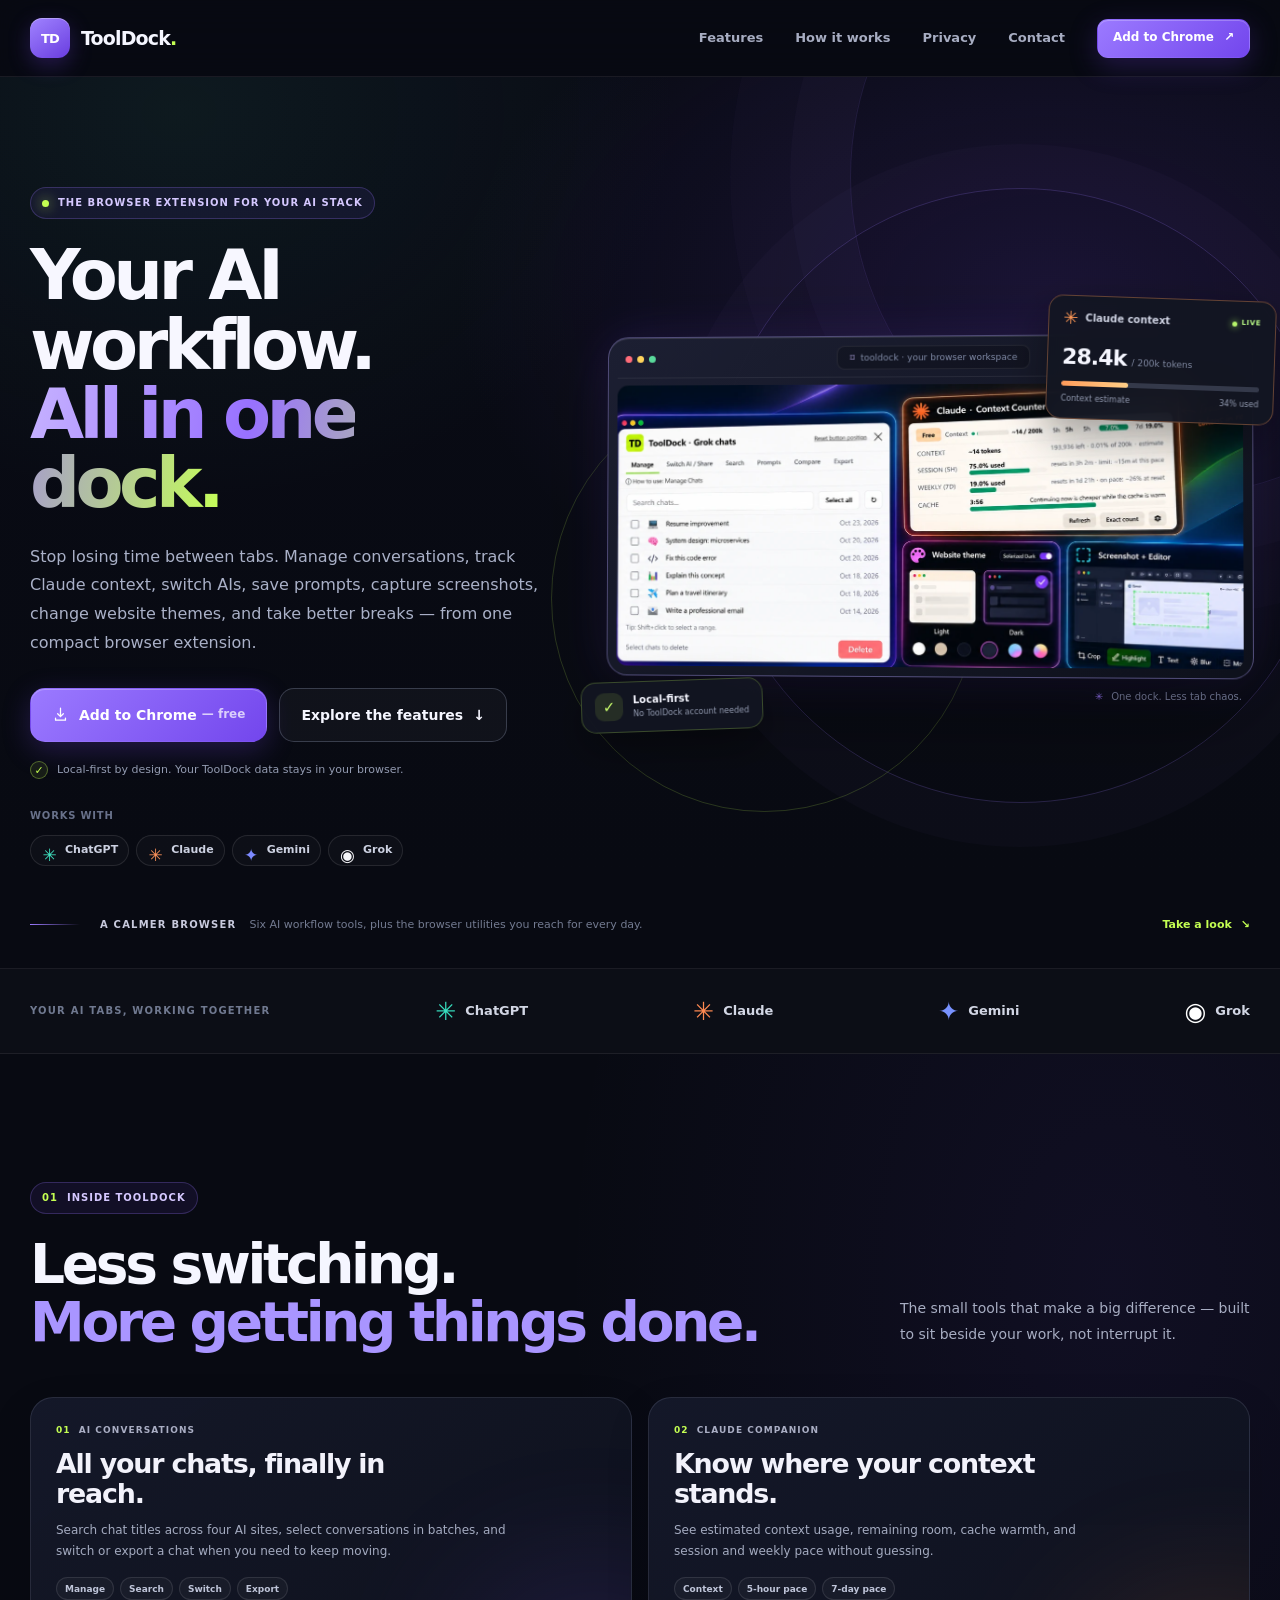
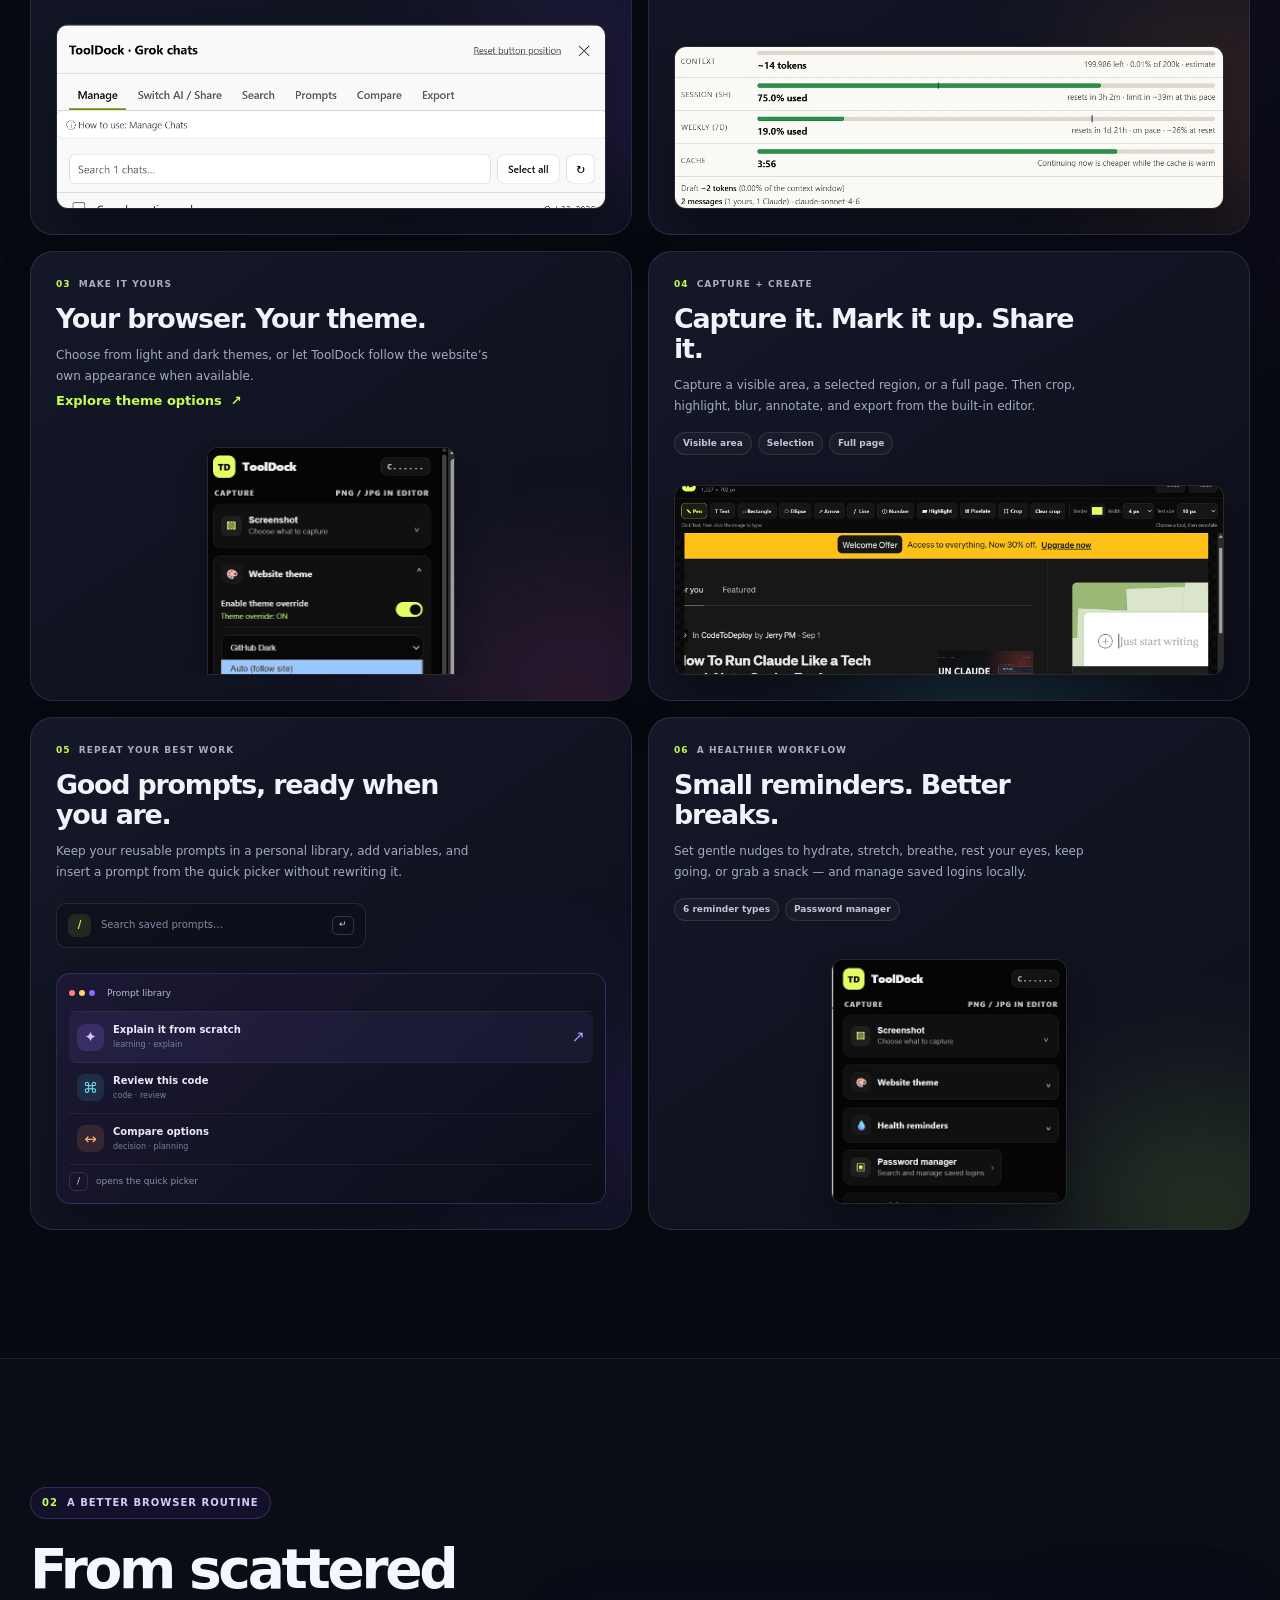
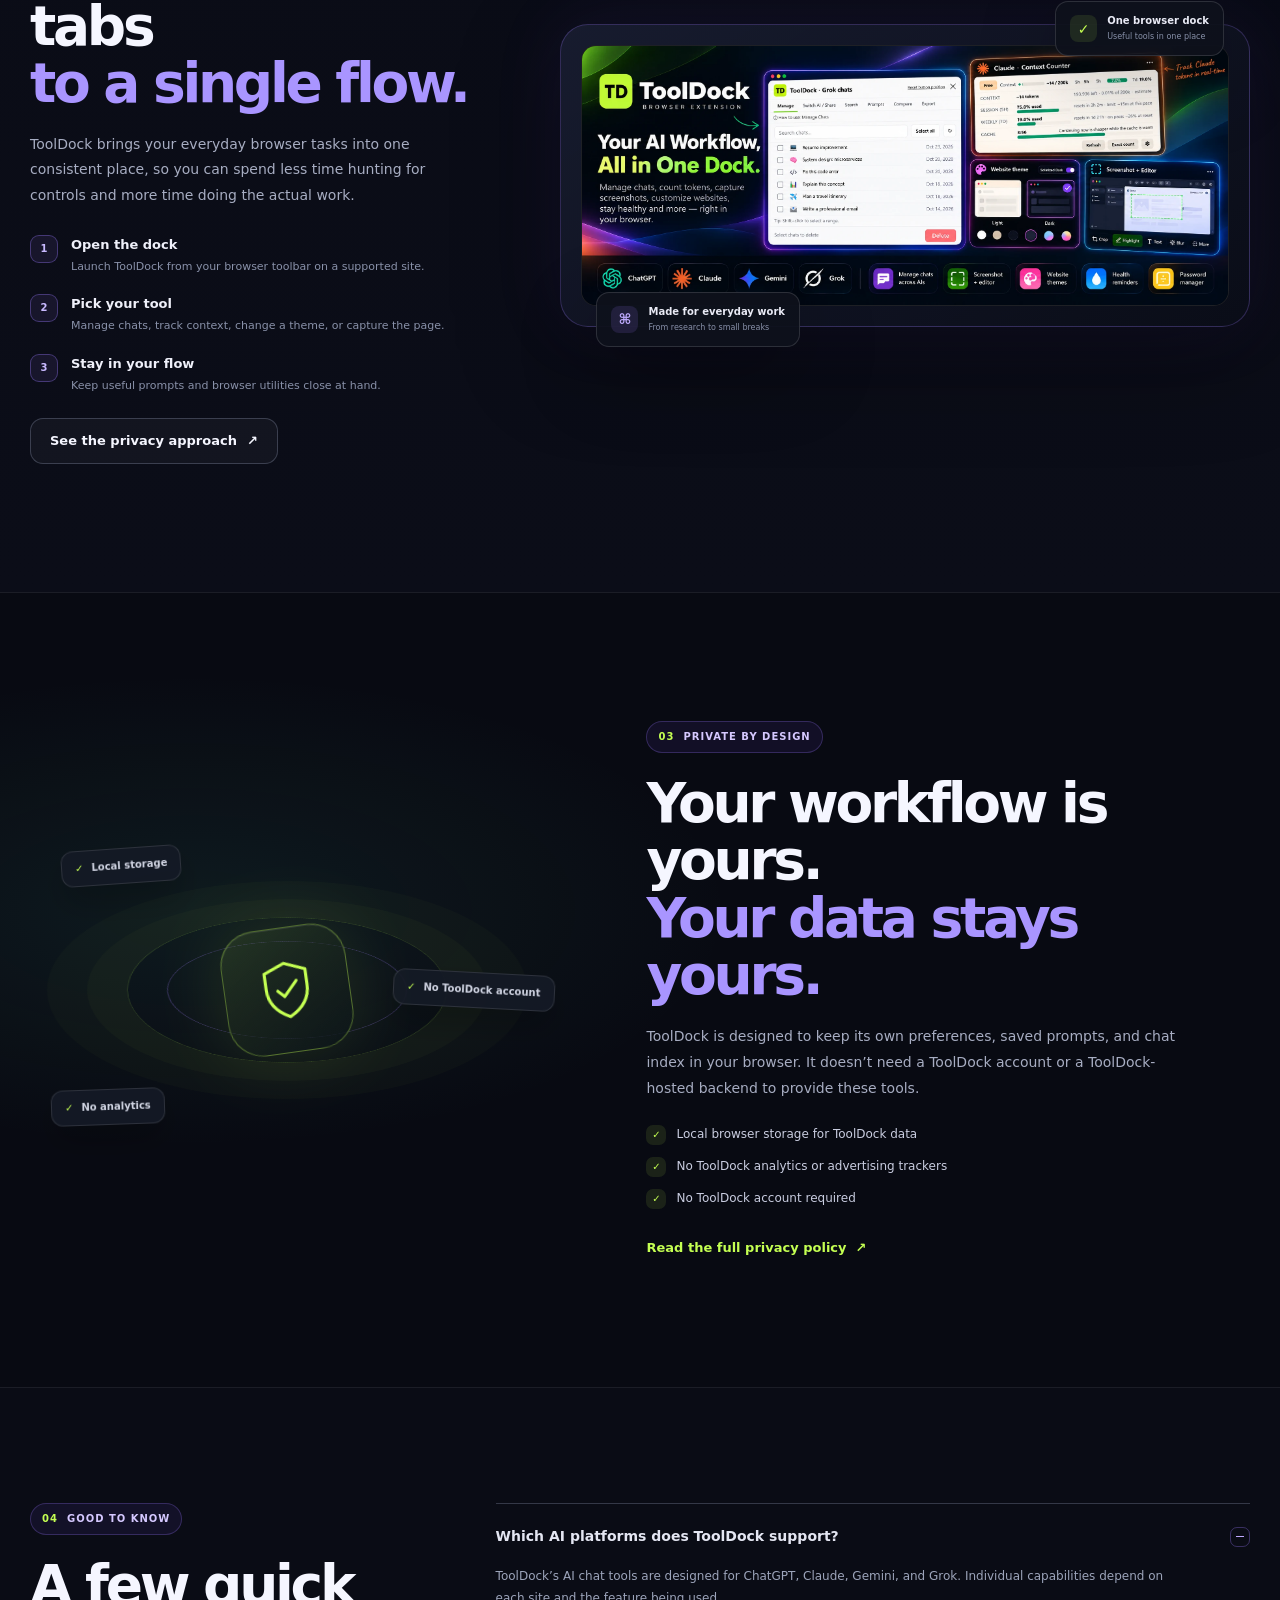
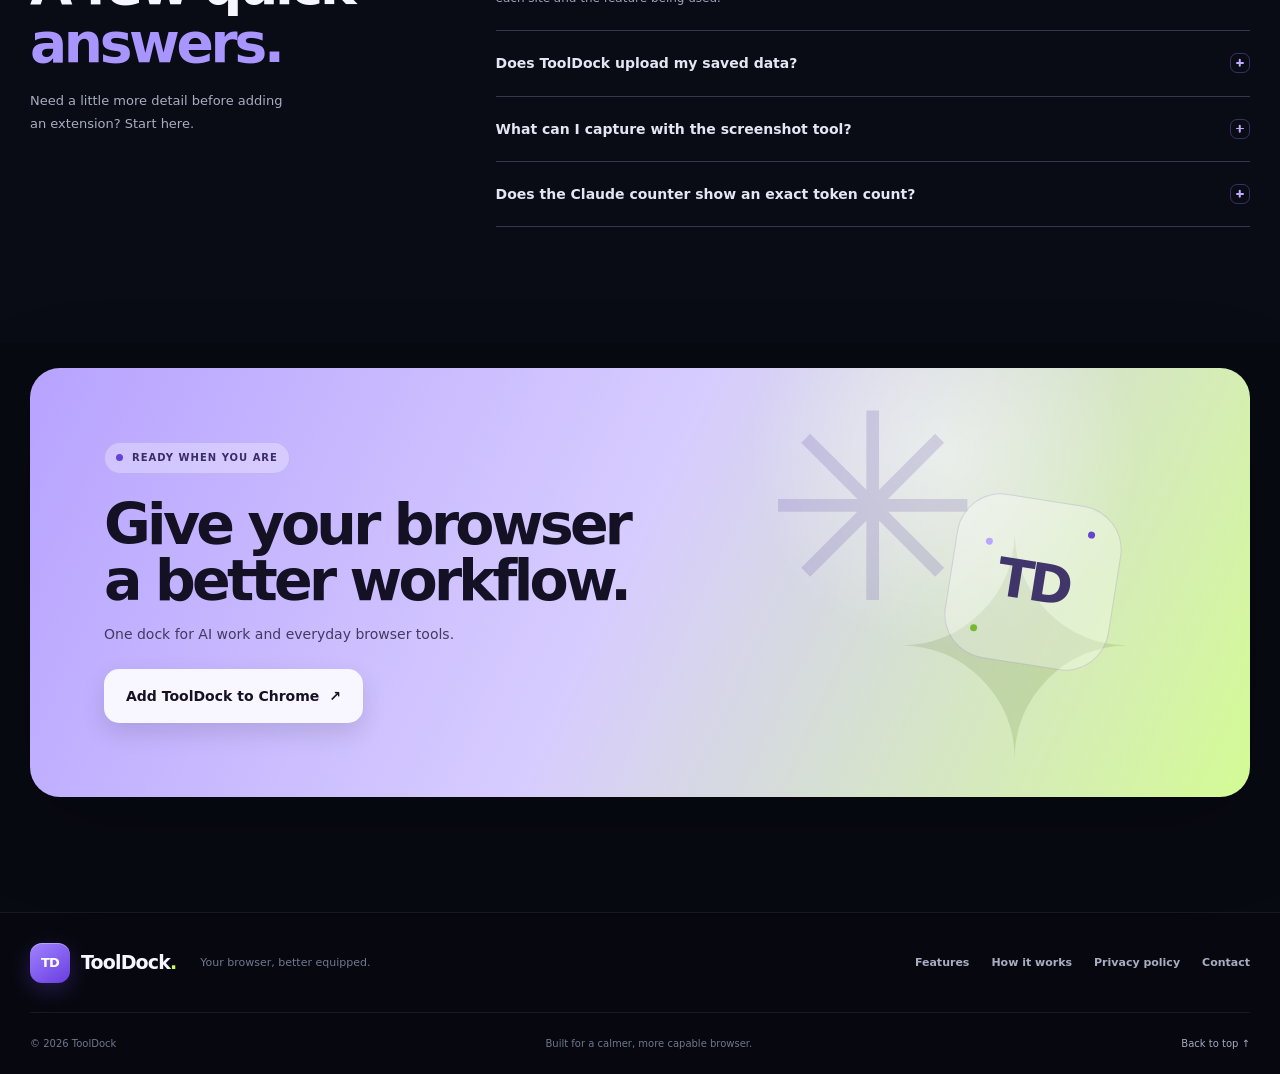
==== index.html @ dd12be5a "Again Initial commit" ====
<!doctype html>
<html lang="en">
<head>
  <meta charset="utf-8" />
  <meta name="viewport" content="width=device-width, initial-scale=1" />
  <meta name="theme-color" content="#080a12" />
  <title>ToolDock — Your AI workflow, all in one dock</title>
  <meta name="description" content="Manage chats, track Claude context, switch between AI tools, customize websites, capture screenshots, and keep healthy reminders in one privacy-first browser extension." />
  <meta property="og:title" content="ToolDock — Your AI workflow, all in one dock" />
  <meta property="og:description" content="AI chat tools, Claude context tracking, screenshot editing, themes and wellness reminders in one browser extension." />
  <meta property="og:type" content="website" />
  <link rel="icon" href="assets/favicon.svg" type="image/svg+xml" />
  <link rel="stylesheet" href="style.css" />
</head>
<body>
  <a class="skip-link" href="#main">Skip to content</a>

  <header class="site-header" id="top">
    <nav class="nav container" aria-label="Main navigation">
      <a class="brand" href="index.html" aria-label="ToolDock home">
        <span class="brand-mark" aria-hidden="true">TD</span>
        <span class="brand-name">ToolDock<span class="brand-dot">.</span></span>
      </a>

      <div class="nav-links" id="nav-links">
        <a href="#features">Features</a>
        <a href="#how-it-works">How it works</a>
        <a href="#privacy">Privacy</a>
        <a href="mailto:chetanjha222@gmail.com">Contact</a>
        <a class="button button-small button-primary" href="https://chrome.google.com/webstore" target="_blank" rel="noopener noreferrer">Add to Chrome <span aria-hidden="true">↗</span></a>
      </div>

      <button class="menu-toggle" type="button" aria-label="Open navigation menu" aria-expanded="false" aria-controls="mobile-menu">
        <span></span><span></span>
      </button>
    </nav>
    <div class="mobile-menu" id="mobile-menu" hidden>
      <a href="#features">Features</a>
      <a href="#how-it-works">How it works</a>
      <a href="#privacy">Privacy</a>
      <a href="mailto:chetanjha222@gmail.com">Contact</a>
      <a class="button button-primary" href="https://chrome.google.com/webstore" target="_blank" rel="noopener noreferrer">Add to Chrome <span aria-hidden="true">↗</span></a>
    </div>
  </header>

  <main id="main">
    <section class="hero section-wrap" aria-labelledby="hero-title">
      <div class="hero-grid container">
        <div class="hero-copy">
          <div class="eyebrow"><span class="status-dot"></span> The browser extension for your AI stack</div>
          <h1 id="hero-title">Your AI workflow.<br /><span>All in one dock.</span></h1>
          <p class="hero-description">Stop losing time between tabs. Manage conversations, track Claude context, switch AIs, save prompts, capture screenshots, change website themes, and take better breaks — from one compact browser extension.</p>

          <div class="hero-actions">
            <a class="button button-primary button-large" href="https://chrome.google.com/webstore" target="_blank" rel="noopener noreferrer">
              <svg viewBox="0 0 24 24" aria-hidden="true"><path d="M12 3v12m0 0 4-4m-4 4-4-4M5 17v3h14v-3" /></svg>
              Add to Chrome <span class="button-note">— free</span>
            </a>
            <a class="button button-secondary button-large" href="#features">Explore the features <span aria-hidden="true">↓</span></a>
          </div>

          <div class="hero-footnote">
            <span class="privacy-check" aria-hidden="true">✓</span>
            <span>Local-first by design. Your ToolDock data stays in your browser.</span>
          </div>

          <div class="platforms" aria-label="Supported AI platforms">
            <span class="platform-label">Works with</span>
            <span class="platform-pill"><span class="provider-icon provider-chatgpt">✳</span> ChatGPT</span>
            <span class="platform-pill"><span class="provider-icon provider-claude">✳</span> Claude</span>
            <span class="platform-pill"><span class="provider-icon provider-gemini">✦</span> Gemini</span>
            <span class="platform-pill"><span class="provider-icon provider-grok">◉</span> Grok</span>
          </div>
        </div>

        <div class="hero-visual" aria-label="ToolDock feature preview">
          <div class="hero-orbit orbit-one"></div>
          <div class="hero-orbit orbit-two"></div>
          <div class="hero-image-shell">
            <div class="window-toolbar" aria-hidden="true">
              <span class="window-dot dot-red"></span><span class="window-dot dot-yellow"></span><span class="window-dot dot-green"></span>
              <span class="window-address"><span class="address-lock">⌑</span> tooldock · your browser workspace</span>
              <span class="toolbar-more">•••</span>
            </div>
            <img src="assets/hero-product.webp" alt="ToolDock preview showing chat management, Claude token tracking, website themes, and screenshot editing" fetchpriority="high" />
          </div>
          <div class="floating-card counter-float">
            <div class="float-topline"><span class="claude-mini-mark">✳</span><span>Claude context</span><span class="live-label"><i></i> LIVE</span></div>
            <div class="counter-numbers"><strong>28.4k</strong><span>/ 200k tokens</span></div>
            <div class="progress-track"><span style="width:34%"></span></div>
            <div class="float-foot"><span>Context estimate</span><span>34% used</span></div>
          </div>
          <div class="floating-card privacy-float">
            <span class="privacy-float-icon">✓</span><span><strong>Local-first</strong><small>No ToolDock account needed</small></span>
          </div>
          <div class="visual-caption"><span class="caption-sparkle">✳</span> One dock. Less tab chaos.</div>
        </div>
      </div>

      <div class="hero-bottom container">
        <div class="hero-bottom-rule"></div>
        <div class="hero-bottom-copy"><span class="micro-label">A calmer browser</span><span>Six AI workflow tools, plus the browser utilities you reach for every day.</span></div>
        <a href="#features" class="text-link">Take a look <span aria-hidden="true">↘</span></a>
      </div>
    </section>

    <section class="platform-band" aria-label="ToolDock supports four AI platforms">
      <div class="container platform-band-inner">
        <span class="platform-band-label">Your AI tabs, working together</span>
        <span class="platform-wordmark"><span class="brand-symbol symbol-chatgpt">✳</span> ChatGPT</span>
        <span class="platform-wordmark"><span class="brand-symbol symbol-claude">✳</span> Claude</span>
        <span class="platform-wordmark"><span class="brand-symbol symbol-gemini">✦</span> Gemini</span>
        <span class="platform-wordmark"><span class="brand-symbol symbol-grok">◉</span> Grok</span>
      </div>
    </section>

    <section class="features section-wrap" id="features" aria-labelledby="features-title">
      <div class="container">
        <div class="section-heading-row">
          <div>
            <div class="eyebrow"><span class="eyebrow-mark">01</span> Inside ToolDock</div>
            <h2 id="features-title">Less switching.<br /><span>More getting things done.</span></h2>
          </div>
          <p class="section-intro">The small tools that make a big difference — built to sit beside your work, not interrupt it.</p>
        </div>

        <div class="feature-grid">
          <article class="feature-card feature-card-chat">
            <div class="feature-card-copy">
              <div class="feature-kicker"><span class="feature-number">01</span> AI conversations</div>
              <h3>All your chats, finally in reach.</h3>
              <p>Search chat titles across four AI sites, select conversations in batches, and switch or export a chat when you need to keep moving.</p>
              <div class="mini-tag-row"><span>Manage</span><span>Search</span><span>Switch</span><span>Export</span></div>
            </div>
            <div class="feature-image image-manage">
              <img src="assets/manage-chats.webp" alt="ToolDock Manage Chats interface with search, chat list, selection, and delete controls" loading="lazy" />
            </div>
            <span class="card-glow glow-purple" aria-hidden="true"></span>
          </article>

          <article class="feature-card feature-card-counter">
            <div class="feature-card-copy">
              <div class="feature-kicker"><span class="feature-number">02</span> Claude companion</div>
              <h3>Know where your context stands.</h3>
              <p>See estimated context usage, remaining room, cache warmth, and session and weekly pace without guessing.</p>
              <div class="mini-tag-row"><span>Context</span><span>5-hour pace</span><span>7-day pace</span></div>
            </div>
            <div class="feature-image image-counter">
              <img src="assets/claude-token-counter.webp" alt="Claude token counter showing context usage, session and weekly usage, cache duration, and controls" loading="lazy" />
            </div>
            <span class="card-glow glow-orange" aria-hidden="true"></span>
          </article>

          <article class="feature-card feature-card-theme" id="theme-detail">
            <div class="feature-card-copy">
              <div class="feature-kicker"><span class="feature-number">03</span> Make it yours</div>
              <h3>Your browser. Your theme.</h3>
              <p>Choose from light and dark themes, or let ToolDock follow the website’s own appearance when available.</p>
              <a class="inline-link" href="#theme-detail">Explore theme options <span aria-hidden="true">↗</span></a>
            </div>
            <div class="feature-image image-theme">
              <img src="assets/theme-selector.webp" alt="ToolDock theme selector with automatic, dark, and light theme choices" loading="lazy" />
            </div>
            <span class="card-glow glow-pink" aria-hidden="true"></span>
          </article>

          <article class="feature-card feature-card-editor">
            <div class="feature-card-copy">
              <div class="feature-kicker"><span class="feature-number">04</span> Capture + create</div>
              <h3>Capture it. Mark it up. Share it.</h3>
              <p>Capture a visible area, a selected region, or a full page. Then crop, highlight, blur, annotate, and export from the built-in editor.</p>
              <div class="mini-tag-row"><span>Visible area</span><span>Selection</span><span>Full page</span></div>
            </div>
            <div class="feature-image image-editor">
              <img src="assets/screenshot-editor.webp" alt="ToolDock image editor showing annotation, highlight, text, blur, crop, and download tools" loading="lazy" />
            </div>
            <span class="card-glow glow-cyan" aria-hidden="true"></span>
          </article>

          <article class="feature-card feature-card-prompts">
            <div class="feature-card-copy">
              <div class="feature-kicker"><span class="feature-number">05</span> Repeat your best work</div>
              <h3>Good prompts, ready when you are.</h3>
              <p>Keep your reusable prompts in a personal library, add variables, and insert a prompt from the quick picker without rewriting it.</p>
              <div class="prompt-demo"><span class="prompt-slash">/</span><span>Search saved prompts…</span><kbd>↵</kbd></div>
            </div>
            <div class="feature-visual-mock prompt-stack" aria-label="Illustration of saved prompt cards">
              <div class="mock-window-top"><span></span><span></span><span></span><small>Prompt library</small></div>
              <div class="prompt-row active"><span class="prompt-row-icon">✦</span><span><b>Explain it from scratch</b><small>learning · explain</small></span><span class="row-arrow">↗</span></div>
              <div class="prompt-row"><span class="prompt-row-icon prompt-row-blue">⌘</span><span><b>Review this code</b><small>code · review</small></span></div>
              <div class="prompt-row"><span class="prompt-row-icon prompt-row-orange">↔</span><span><b>Compare options</b><small>decision · planning</small></span></div>
              <div class="mock-footer"><span class="mock-key">/</span> opens the quick picker</div>
            </div>
            <span class="card-glow glow-violet" aria-hidden="true"></span>
          </article>

          <article class="feature-card feature-card-wellness">
            <div class="feature-card-copy">
              <div class="feature-kicker"><span class="feature-number">06</span> A healthier workflow</div>
              <h3>Small reminders. Better breaks.</h3>
              <p>Set gentle nudges to hydrate, stretch, breathe, rest your eyes, keep going, or grab a snack — and manage saved logins locally.</p>
              <div class="mini-tag-row"><span>6 reminder types</span><span>Password manager</span></div>
            </div>
            <div class="feature-image image-wellness">
              <img src="assets/extension-panel.webp" alt="ToolDock extension panel with health reminders, website themes, and password manager sections" loading="lazy" />
            </div>
            <span class="card-glow glow-lime" aria-hidden="true"></span>
          </article>
        </div>
      </div>
    </section>

    <section class="workflow-section section-wrap" id="how-it-works" aria-labelledby="workflow-title">
      <div class="container workflow-layout">
        <div class="workflow-copy">
          <div class="eyebrow"><span class="eyebrow-mark">02</span> A better browser routine</div>
          <h2 id="workflow-title">From scattered tabs<br /><span>to a single flow.</span></h2>
          <p>ToolDock brings your everyday browser tasks into one consistent place, so you can spend less time hunting for controls and more time doing the actual work.</p>
          <div class="workflow-steps">
            <div class="workflow-step"><span class="step-index">1</span><div><h3>Open the dock</h3><p>Launch ToolDock from your browser toolbar on a supported site.</p></div></div>
            <div class="workflow-step"><span class="step-index">2</span><div><h3>Pick your tool</h3><p>Manage chats, track context, change a theme, or capture the page.</p></div></div>
            <div class="workflow-step"><span class="step-index">3</span><div><h3>Stay in your flow</h3><p>Keep useful prompts and browser utilities close at hand.</p></div></div>
          </div>
          <a href="#privacy" class="button button-secondary">See the privacy approach <span aria-hidden="true">↗</span></a>
        </div>
        <div class="workflow-visual">
          <div class="workflow-image-frame">
            <img src="assets/feature-marquee.webp" alt="ToolDock all-in-one overview featuring Manage Chats, Claude Context Counter, theme controls, screenshot editor, and supported AI sites" loading="lazy" />
          </div>
          <div class="workflow-note note-top"><span class="note-icon note-icon-green">✓</span><span><strong>One browser dock</strong><small>Useful tools in one place</small></span></div>
          <div class="workflow-note note-bottom"><span class="note-icon note-icon-purple">⌘</span><span><strong>Made for everyday work</strong><small>From research to small breaks</small></span></div>
        </div>
      </div>
    </section>

    <section class="privacy-section section-wrap" id="privacy" aria-labelledby="privacy-title">
      <div class="container privacy-layout">
        <div class="privacy-art" aria-hidden="true">
          <div class="privacy-orbit privacy-orbit-a"></div><div class="privacy-orbit privacy-orbit-b"></div>
          <div class="privacy-shield"><svg viewBox="0 0 64 64" fill="none"><path d="M32 6 52 14v15c0 13-8 23-20 29C20 52 12 42 12 29V14L32 6Z" stroke="currentColor" stroke-width="3" stroke-linejoin="round"/><path d="m23 32 6 6 13-14" stroke="currentColor" stroke-width="3" stroke-linecap="round" stroke-linejoin="round"/></svg></div>
          <div class="privacy-chip chip-a"><span class="chip-check">✓</span> Local storage</div>
          <div class="privacy-chip chip-b"><span class="chip-check">✓</span> No ToolDock account</div>
          <div class="privacy-chip chip-c"><span class="chip-check">✓</span> No analytics</div>
        </div>
        <div class="privacy-copy">
          <div class="eyebrow"><span class="eyebrow-mark">03</span> Private by design</div>
          <h2 id="privacy-title">Your workflow is yours.<br /><span>Your data stays yours.</span></h2>
          <p>ToolDock is designed to keep its own preferences, saved prompts, and chat index in your browser. It doesn’t need a ToolDock account or a ToolDock-hosted backend to provide these tools.</p>
          <ul class="privacy-points">
            <li><span>✓</span> Local browser storage for ToolDock data</li>
            <li><span>✓</span> No ToolDock analytics or advertising trackers</li>
            <li><span>✓</span> No ToolDock account required</li>
          </ul>
          <a class="inline-link" href="privacy.html">Read the full privacy policy <span aria-hidden="true">↗</span></a>
        </div>
      </div>
    </section>

    <section class="faq-section section-wrap" aria-labelledby="faq-title">
      <div class="container faq-layout">
        <div class="faq-heading">
          <div class="eyebrow"><span class="eyebrow-mark">04</span> Good to know</div>
          <h2 id="faq-title">A few quick<br /><span>answers.</span></h2>
          <p>Need a little more detail before adding an extension? Start here.</p>
        </div>
        <div class="faq-list">
          <details class="faq-item" open>
            <summary>Which AI platforms does ToolDock support?<span class="faq-plus" aria-hidden="true"></span></summary>
            <p>ToolDock’s AI chat tools are designed for ChatGPT, Claude, Gemini, and Grok. Individual capabilities depend on each site and the feature being used.</p>
          </details>
          <details class="faq-item">
            <summary>Does ToolDock upload my saved data?<span class="faq-plus" aria-hidden="true"></span></summary>
            <p>ToolDock’s own saved prompts, preferences, and chat index are stored locally in your browser. When you interact with an AI provider, that provider’s normal privacy terms still apply.</p>
          </details>
          <details class="faq-item">
            <summary>What can I capture with the screenshot tool?<span class="faq-plus" aria-hidden="true"></span></summary>
            <p>Capture the visible area, choose a region, or capture a full page; then use the editor tools to annotate, highlight, blur, crop, and export your image.</p>
          </details>
          <details class="faq-item">
            <summary>Does the Claude counter show an exact token count?<span class="faq-plus" aria-hidden="true"></span></summary>
            <p>The counter provides context and usage estimates with cache and pacing information. Token and remaining-context figures should be understood as estimates unless the interface explicitly labels them as exact.</p>
          </details>
        </div>
      </div>
    </section>

    <section class="closing-cta container" aria-labelledby="closing-title">
      <div class="closing-card">
        <div class="closing-spark closing-spark-one" aria-hidden="true">✳</div><div class="closing-spark closing-spark-two" aria-hidden="true">✦</div>
        <div class="closing-copy">
          <div class="eyebrow eyebrow-dark"><span class="status-dot"></span> Ready when you are</div>
          <h2 id="closing-title">Give your browser<br />a better workflow.</h2>
          <p>One dock for AI work and everyday browser tools.</p>
          <a class="button button-light button-large" href="https://chrome.google.com/webstore" target="_blank" rel="noopener noreferrer">Add ToolDock to Chrome <span aria-hidden="true">↗</span></a>
        </div>
        <div class="closing-mark" aria-hidden="true"><span>TD</span><i></i><i></i><i></i></div>
      </div>
    </section>
  </main>

  <footer class="site-footer">
    <div class="container footer-main">
      <a class="brand" href="index.html" aria-label="ToolDock home"><span class="brand-mark" aria-hidden="true">TD</span><span class="brand-name">ToolDock<span class="brand-dot">.</span></span></a>
      <p class="footer-tagline">Your browser, better equipped.</p>
      <nav class="footer-nav" aria-label="Footer navigation"><a href="#features">Features</a><a href="#how-it-works">How it works</a><a href="privacy.html">Privacy policy</a><a href="mailto:chetanjha222@gmail.com">Contact</a></nav>
    </div>
    <div class="container footer-bottom"><span>© <span id="year"></span> ToolDock</span><span>Built for a calmer, more capable browser.</span><a href="#top">Back to top ↑</a></div>
  </footer>

  <script src="main.js"></script>
</body>
</html>
---- style.css ----
/* ToolDock marketing site — responsive, local-first, dependency-free */
:root {
  color-scheme: dark;
  --bg: #080a12;
  --bg-soft: #0b0e19;
  --panel: #111522;
  --panel-raised: #171c2b;
  --line: rgba(191, 202, 235, .13);
  --line-strong: rgba(191, 202, 235, .23);
  --text: #f5f6ff;
  --muted: #a7adc2;
  --muted-2: #7e869f;
  --purple: #9b7aff;
  --purple-deep: #7548ed;
  --lime: #c4ff52;
  --cyan: #50d9ef;
  --orange: #ff9856;
  --pink: #ff6ac8;
  --radius-sm: 12px;
  --radius-md: 20px;
  --radius-lg: 28px;
  --shadow-card: 0 24px 80px rgba(0,0,0,.28);
  --container: 1220px;
  --font: Inter, ui-sans-serif, system-ui, -apple-system, BlinkMacSystemFont, "Segoe UI", sans-serif;
}

*, *::before, *::after { box-sizing: border-box; }
html { scroll-behavior: smooth; scroll-padding-top: 96px; background: var(--bg); overflow-x: clip; }
body { margin: 0; min-width: 320px; font-family: var(--font); color: var(--text); background: var(--bg); line-height: 1.6; -webkit-font-smoothing: antialiased; text-rendering: optimizeLegibility; overflow-x: hidden; }
body::selection { background: rgba(155,122,255,.35); color: #fff; }
a { color: inherit; text-decoration: none; }
button, input, textarea { font: inherit; }
button { color: inherit; }
img, svg { display: block; max-width: 100%; }
img { height: auto; }
[hidden] { display: none !important; }
:focus-visible { outline: 2px solid var(--lime); outline-offset: 4px; }
.container { width: min(var(--container), calc(100% - 48px)); margin-inline: auto; }
.section-wrap { position: relative; }
.skip-link { position: fixed; z-index: 1000; top: 10px; left: 10px; transform: translateY(-150%); padding: 10px 14px; border-radius: 9px; color: #0b0b13; background: var(--lime); font-weight: 750; }
.skip-link:focus { transform: translateY(0); }

/* Header */
.site-header { position: sticky; z-index: 100; top: 0; border-bottom: 1px solid rgba(255,255,255,.075); background: rgba(8,10,18,.78); backdrop-filter: blur(18px); -webkit-backdrop-filter: blur(18px); }
.nav { min-height: 76px; display: flex; align-items: center; justify-content: space-between; gap: 28px; }
.brand { display: inline-flex; align-items: center; gap: 11px; flex: 0 0 auto; }
.brand-mark { display: grid; place-items: center; width: 40px; height: 40px; color: #fff; border-radius: 12px; font-size: 13px; line-height: 1; font-weight: 900; letter-spacing: -.06em; background: linear-gradient(145deg, #a083ff, #693de0); box-shadow: 0 7px 22px rgba(116,72,237,.28), inset 0 1px 0 rgba(255,255,255,.3); }
.brand-name { color: var(--text); font-size: 19px; font-weight: 760; letter-spacing: -.045em; }
.brand-dot { color: var(--lime); }
.nav-links { display: flex; align-items: center; gap: clamp(18px, 2.5vw, 34px); }
.nav-links > a:not(.button), .footer-nav a { color: var(--muted); font-size: 13px; font-weight: 560; transition: color .18s ease; }
.nav-links > a:not(.button):hover, .footer-nav a:hover { color: #fff; }
.menu-toggle { display: none; width: 44px; height: 44px; flex-direction: column; align-items: center; justify-content: center; gap: 6px; border: 1px solid var(--line-strong); border-radius: 13px; background: rgba(255,255,255,.03); cursor: pointer; }
.menu-toggle span { width: 18px; height: 2px; border-radius: 99px; background: #fff; transition: transform .2s ease; }
.menu-toggle[aria-expanded="true"] span:first-child { transform: translateY(4px) rotate(45deg); }
.menu-toggle[aria-expanded="true"] span:last-child { transform: translateY(-4px) rotate(-45deg); }
.mobile-menu { display: flex; flex-direction: column; gap: 4px; padding: 4px 24px 22px; border-top: 1px solid var(--line); background: rgba(8,10,18,.98); }
.mobile-menu a:not(.button) { padding: 12px 3px; color: var(--muted); border-bottom: 1px solid var(--line); font-size: 14px; }
.mobile-menu .button { align-self: stretch; margin-top: 12px; }

/* Buttons and links */
.button { display: inline-flex; align-items: center; justify-content: center; gap: 10px; min-height: 46px; padding: 0 19px; border: 1px solid transparent; border-radius: 13px; font-size: 13px; font-weight: 730; white-space: nowrap; cursor: pointer; transition: transform .2s ease, box-shadow .2s ease, border-color .2s ease, background .2s ease; }
.button:hover { transform: translateY(-2px); }
.button svg { width: 17px; height: 17px; fill: none; stroke: currentColor; stroke-width: 1.8; stroke-linecap: round; stroke-linejoin: round; }
.button-primary { background: linear-gradient(135deg, #9b7aff, #7346ed); color: #fff; box-shadow: 0 8px 28px rgba(117,72,237,.25), inset 0 1px 0 rgba(255,255,255,.24); }
.button-primary:hover { box-shadow: 0 12px 36px rgba(117,72,237,.4), inset 0 1px 0 rgba(255,255,255,.3); }
.button-secondary { border-color: var(--line-strong); background: rgba(255,255,255,.035); color: var(--text); }
.button-secondary:hover { background: rgba(255,255,255,.075); border-color: rgba(196,255,82,.4); }
.button-light { color: #171126; background: #f8f7ff; box-shadow: 0 10px 25px rgba(0,0,0,.12); }
.button-light:hover { background: #fff; box-shadow: 0 14px 34px rgba(0,0,0,.18); }
.button-small { min-height: 39px; padding-inline: 15px; border-radius: 11px; font-size: 12px; }
.button-large { min-height: 54px; padding-inline: 21px; border-radius: 15px; font-size: 14px; }
.button-note { margin-left: -5px; color: rgba(255,255,255,.72); font-size: 12px; font-weight: 560; }
.inline-link, .text-link { display: inline-flex; align-items: center; gap: 9px; width: fit-content; color: var(--lime); font-size: 13px; font-weight: 730; transition: gap .18s ease; }
.inline-link:hover, .text-link:hover { gap: 14px; }

/* Hero */
.hero { isolation: isolate; overflow: hidden; padding: clamp(54px, 8vw, 108px) 0 35px; background: radial-gradient(ellipse at 82% 25%, rgba(83,47,158,.23), transparent 40%), radial-gradient(ellipse at 14% 4%, rgba(46,122,101,.13), transparent 32%), linear-gradient(180deg, #090b15 0%, #080a12 90%); }
.hero::before { content: ""; position: absolute; z-index: -1; width: 640px; height: 640px; top: -220px; right: -210px; border: 1px solid rgba(155,122,255,.12); border-radius: 50%; box-shadow: 0 0 0 60px rgba(155,122,255,.022), 0 0 0 120px rgba(155,122,255,.018); pointer-events: none; }
.hero-grid { display: grid; grid-template-columns: minmax(0, .88fr) minmax(0, 1.12fr); gap: clamp(38px, 5vw, 76px); align-items: center; }
.hero-copy { position: relative; z-index: 2; padding-block: 8px; }
.eyebrow { display: inline-flex; align-items: center; gap: 9px; margin-bottom: 22px; padding: 7px 11px; border: 1px solid rgba(155,122,255,.25); border-radius: 999px; color: #d5c8ff; background: rgba(105,67,209,.1); font-size: 10px; font-weight: 800; letter-spacing: .1em; text-transform: uppercase; }
.status-dot { width: 7px; height: 7px; flex: 0 0 auto; border-radius: 100%; background: var(--lime); box-shadow: 0 0 13px rgba(196,255,82,.8); }
.eyebrow-mark { color: var(--lime); }
.hero h1 { max-width: 720px; margin: 0; color: #f7f7ff; font-size: clamp(42px, 5.6vw, 70px); font-weight: 790; line-height: .99; letter-spacing: -.065em; }
.hero h1 span { color: transparent; background: linear-gradient(100deg, #c6b2ff 0%, #9871ff 43%, #c5ff57 100%); background-clip: text; -webkit-background-clip: text; }
.hero-description { max-width: 570px; margin: 24px 0 0; color: #aab1c8; font-size: clamp(14px, 1.3vw, 16px); line-height: 1.8; }
.hero-actions { display: flex; align-items: center; gap: 12px; flex-wrap: wrap; margin-top: 30px; }
.hero-footnote { display: flex; align-items: center; gap: 9px; margin-top: 19px; color: #939bb1; font-size: 11px; }
.privacy-check { display: inline-grid; place-items: center; width: 18px; height: 18px; border: 1px solid rgba(196,255,82,.35); border-radius: 50%; color: var(--lime); font-size: 11px; background: rgba(196,255,82,.08); }
.platforms { display: flex; align-items: center; flex-wrap: wrap; gap: 7px; margin-top: 29px; }
.platform-label { width: 100%; margin-bottom: 4px; color: #68718a; font-size: 10px; font-weight: 700; letter-spacing: .08em; text-transform: uppercase; }
.platform-pill { display: inline-flex; align-items: center; gap: 7px; min-height: 31px; padding: 0 10px; border: 1px solid rgba(255,255,255,.1); border-radius: 99px; color: #ccd1e1; background: rgba(255,255,255,.025); font-size: 11px; font-weight: 650; }
.provider-icon { display: grid; place-items: center; width: 17px; height: 17px; font-size: 17px; font-weight: 800; }
.provider-chatgpt { color: #40e5c2; }.provider-claude { color: #ff945b; }.provider-gemini { color: #7d8aff; }.provider-grok { color: #f6f6fa; }
.hero-visual { position: relative; min-width: 0; padding: 12px 0 25px; }
.hero-orbit { position: absolute; z-index: -1; border: 1px solid rgba(155,122,255,.22); border-radius: 50%; pointer-events: none; }
.orbit-one { width: 95%; aspect-ratio: 1; top: -33%; right: -12%; box-shadow: 0 0 0 44px rgba(155,122,255,.025); }
.orbit-two { width: 66%; aspect-ratio: 1; bottom: -20%; left: -8%; border-color: rgba(196,255,82,.18); }
.hero-image-shell { position: relative; z-index: 1; padding: 9px; border: 1px solid rgba(179,164,255,.38); border-radius: 21px; overflow: hidden; background: linear-gradient(145deg, rgba(28,31,50,.96), rgba(13,16,27,.98)); box-shadow: 0 30px 100px rgba(0,0,0,.4), 0 0 50px rgba(126,81,255,.16), inset 0 1px 0 rgba(255,255,255,.12); transform: perspective(1400px) rotateY(-3deg) rotateX(1deg); }
.window-toolbar { display: flex; align-items: center; gap: 5px; height: 32px; padding: 0 8px 7px; border-bottom: 1px solid rgba(255,255,255,.07); }
.window-dot { width: 7px; height: 7px; border-radius: 50%; }.dot-red { background:#ff6c79; }.dot-yellow { background:#ffd45c; }.dot-green { background:#59d99b; }
.window-address { display: flex; align-items: center; gap: 6px; min-width: 0; margin-left: auto; margin-right: auto; padding: 4px 12px; border: 1px solid rgba(255,255,255,.08); border-radius: 8px; color: #7f89a5; background: rgba(0,0,0,.22); font-size: 9px; }
.address-lock { color: #c8b9ff; }.toolbar-more { color: #7f89a5; font-size: 10px; }
.hero-image-shell img { width: 100%; height: auto; aspect-ratio: 2.22 / 1; object-fit: cover; border-radius: 11px; margin-top: 7px; }
.floating-card { position: absolute; z-index: 3; border: 1px solid rgba(255,255,255,.14); border-radius: 15px; background: rgba(18,21,33,.92); box-shadow: 0 17px 45px rgba(0,0,0,.38); backdrop-filter: blur(18px); -webkit-backdrop-filter: blur(18px); }
.counter-float { width: 228px; right: -25px; top: -25px; padding: 13px 14px 12px; border-color: rgba(255,152,86,.34); transform: rotate(2deg); }
.float-topline { display: flex; align-items: center; gap: 7px; color: #ced2e2; font-size: 10px; font-weight: 680; }
.claude-mini-mark { color: var(--orange); font-size: 18px; line-height: 1; }.live-label { display: inline-flex; align-items: center; gap: 4px; margin-left: auto; color: #b8f986; font-size: 7px; font-weight: 850; letter-spacing: .09em; }.live-label i { width: 5px; height: 5px; border-radius: 100%; background: #b7f76a; box-shadow: 0 0 7px #a6f45e; }
.counter-numbers { display: flex; gap: 5px; align-items: baseline; margin: 12px 0 7px; }.counter-numbers strong { font-size: 22px; letter-spacing: -.04em; }.counter-numbers span { color: #7e879f; font-size: 9px; }
.progress-track { height: 5px; overflow: hidden; border-radius: 100px; background: #34394a; }.progress-track span { display: block; height: 100%; border-radius: inherit; background: linear-gradient(90deg, #ff9b5a, #ffcf87); }
.float-foot { display: flex; justify-content: space-between; gap: 8px; margin-top: 7px; color: #929ab0; font-size: 8px; }
.privacy-float { left: -22px; bottom: 0; display: flex; align-items: center; gap: 10px; padding: 10px 13px; border-color: rgba(196,255,82,.23); transform: rotate(-2deg); }
.privacy-float-icon { display: grid; place-items: center; width: 28px; height: 28px; border-radius: 9px; color: #caff6d; background: rgba(196,255,82,.11); font-size: 15px; font-weight: 800; }.privacy-float strong,.privacy-float small { display: block; }.privacy-float strong { font-size: 10px; }.privacy-float small { color: #929ab0; font-size: 8px; }
.visual-caption { display: flex; align-items: center; justify-content: flex-end; gap: 8px; margin: 13px 8px 0; color: #7e86a1; font-size: 10px; }.caption-sparkle { color: var(--purple); }
.hero-bottom { display: flex; align-items: center; gap: 20px; padding-top: 42px; }.hero-bottom-rule { height: 1px; width: 50px; flex: 0 0 auto; background: linear-gradient(90deg, var(--purple), transparent); }.hero-bottom-copy { display: flex; flex-wrap: wrap; align-items: baseline; gap: 13px; color: #737b91; font-size: 11px; }.micro-label { color: #c8cadd; font-size: 10px; font-weight: 800; letter-spacing: .12em; text-transform: uppercase; }.hero-bottom .text-link { margin-left: auto; font-size: 11px; }

/* Platform strip */
.platform-band { border-top: 1px solid rgba(255,255,255,.06); border-bottom: 1px solid rgba(255,255,255,.07); background: rgba(255,255,255,.016); }
.platform-band-inner { min-height: 84px; display: flex; align-items: center; justify-content: space-between; gap: 22px; }
.platform-band-label { color: #707990; font-size: 10px; font-weight: 780; letter-spacing: .12em; text-transform: uppercase; }
.platform-wordmark { display: inline-flex; align-items: center; gap: 9px; color: #d2d6e4; font-size: 13px; font-weight: 690; }
.brand-symbol { font-size: 25px; line-height: 1; }.symbol-chatgpt { color: #37dfbf; }.symbol-claude { color: #ff8951; }.symbol-gemini { color: #7892ff; }.symbol-grok { color: #fff; }

/* Feature grid */
.features { padding-block: clamp(78px, 10vw, 132px); overflow: hidden; background: radial-gradient(ellipse at 87% 12%, rgba(117,72,237,.08), transparent 35%); }
.section-heading-row { display: flex; justify-content: space-between; align-items: end; gap: 40px; margin-bottom: 46px; }
.section-heading-row h2, .workflow-copy h2, .privacy-copy h2, .faq-heading h2 { margin: 0; color: var(--text); font-size: clamp(35px, 4.5vw, 55px); line-height: 1.04; letter-spacing: -.06em; font-weight: 780; }
.section-heading-row h2 span, .workflow-copy h2 span, .privacy-copy h2 span, .faq-heading h2 span { color: #a995ff; }
.section-intro { max-width: 350px; margin: 0 0 4px; color: var(--muted); font-size: 14px; line-height: 1.8; }
.feature-grid { display: grid; grid-template-columns: repeat(12, minmax(0, 1fr)); gap: 16px; }
.feature-card { position: relative; isolation: isolate; min-width: 0; min-height: 410px; display: flex; flex-direction: column; padding: 25px; overflow: hidden; border: 1px solid rgba(182,193,228,.14); border-radius: 23px; background: linear-gradient(145deg, rgba(21,25,42,.94), rgba(13,16,27,.98)); box-shadow: 0 17px 45px rgba(0,0,0,.12); transition: transform .25s ease, border-color .25s ease, box-shadow .25s ease; }
.feature-card:hover { transform: translateY(-4px); border-color: rgba(155,122,255,.38); box-shadow: 0 25px 55px rgba(0,0,0,.26); }
.feature-card-chat, .feature-card-counter { grid-column: span 6; }
.feature-card-theme, .feature-card-editor { grid-column: span 6; }
.feature-card-prompts, .feature-card-wellness { grid-column: span 6; }
.feature-card-copy { position: relative; z-index: 2; }.feature-kicker { display: flex; align-items: center; gap: 8px; margin-bottom: 12px; color: #aaaec4; font-size: 9px; font-weight: 800; letter-spacing: .12em; text-transform: uppercase; }.feature-number { color: var(--lime); }
.feature-card h3 { max-width: 420px; margin: 0; color: #f2f2fb; font-size: clamp(21px, 2.1vw, 28px); line-height: 1.12; letter-spacing: -.045em; }.feature-card p { max-width: 450px; margin: 11px 0 0; color: #a4abc0; font-size: 12px; line-height: 1.75; }
.mini-tag-row { display: flex; flex-wrap: wrap; gap: 6px; margin-top: 15px; }.mini-tag-row span { display: inline-flex; align-items: center; min-height: 23px; padding: 0 8px; border: 1px solid rgba(255,255,255,.1); border-radius: 999px; color: #bfc5d9; background: rgba(255,255,255,.03); font-size: 9px; font-weight: 650; }
.feature-image { position: relative; z-index: 1; margin-top: auto; padding-top: 24px; min-width: 0; }.feature-image img { width: 100%; max-width: 100%; height: 185px; object-fit: cover; object-position: top center; border: 1px solid rgba(255,255,255,.12); border-radius: 12px; background: #0a0b12; box-shadow: 0 18px 28px rgba(0,0,0,.25); }
.image-manage img { object-position: top center; }.image-counter img { height: 163px; object-position: center; }.image-theme { height: 235px; display: flex; justify-content: center; align-items: end; padding-top: 18px; overflow: hidden; }.image-theme img { width: 45%; min-width: 140px; height: auto; max-height: 228px; object-fit: cover; object-position: top; border-radius: 10px 10px 0 0; }.image-editor img { height: 190px; object-position: center 22%; }.image-wellness img { width: 43%; min-width: 150px; height: auto; max-height: 245px; object-fit: cover; object-position: top; margin-inline: auto; }
.feature-card-theme, .feature-card-wellness { min-height: 450px; }.feature-card-theme .feature-card-copy, .feature-card-wellness .feature-card-copy { max-width: 95%; }
.card-glow { position: absolute; z-index: -1; width: 270px; height: 220px; filter: blur(75px); opacity: .15; border-radius: 50%; pointer-events: none; }.glow-purple { top: 40%; right: -100px; background: #8353ff; }.glow-orange { top: 45%; right: -100px; background: #ff8e51; }.glow-pink { right: -80px; bottom: -100px; background: #f75bbb; }.glow-cyan { left: 35%; bottom: -150px; background: #45dcf1; }.glow-violet { right: -75px; bottom: 0; background: #8353ff; }.glow-lime { right: -90px; bottom: -90px; background: #bcff53; }
.prompt-demo { display: flex; align-items: center; gap: 10px; width: min(100%, 310px); margin-top: 20px; padding: 10px 11px; border: 1px solid rgba(255,255,255,.1); border-radius: 10px; color: #828aa2; background: rgba(0,0,0,.2); font-size: 10px; }.prompt-slash { display: grid; place-items: center; width: 23px; height: 23px; border-radius: 7px; color: var(--lime); background: rgba(196,255,82,.1); font-weight: 850; }.prompt-demo kbd { margin-left: auto; padding: 1px 6px; border: 1px solid rgba(255,255,255,.16); border-radius: 5px; color: #cbd0df; font-size: 9px; }
.feature-visual-mock { margin-top: 25px; }.prompt-stack { padding: 12px; border: 1px solid rgba(155,122,255,.22); border-radius: 14px; background: linear-gradient(140deg, rgba(31,26,57,.82), rgba(10,14,23,.97)); box-shadow: 0 17px 40px rgba(0,0,0,.25); }.mock-window-top { display: flex; align-items: center; gap: 4px; padding-bottom: 11px; border-bottom: 1px solid rgba(255,255,255,.08); }.mock-window-top > span { width: 6px; height: 6px; border-radius: 50%; background: #8a6aff; }.mock-window-top > span:first-child { background: #ff7c80; }.mock-window-top > span:nth-child(2) { background: #ffd064; }.mock-window-top small { margin-left: 8px; color: #b6bbcd; font-size: 9px; }.prompt-row { display: flex; align-items: center; gap: 9px; padding: 10px 8px; border-bottom: 1px solid rgba(255,255,255,.055); }.prompt-row:last-of-type { border-bottom: none; }.prompt-row-icon { display: grid; place-items: center; width: 27px; height: 27px; flex: 0 0 auto; border-radius: 8px; color: #d5c4ff; background: rgba(143,104,255,.2); font-size: 15px; }.prompt-row-icon.prompt-row-blue { color: #66deeb; background: rgba(80,217,239,.12); }.prompt-row-icon.prompt-row-orange { color: #ffb26d; background: rgba(255,152,86,.13); }.prompt-row b, .prompt-row small { display: block; }.prompt-row b { color: #e9eaf5; font-size: 10px; }.prompt-row small { margin-top: 1px; color: #778099; font-size: 8px; }.row-arrow { margin-left: auto; color: #ac99ff; }.prompt-row.active { background: rgba(155,122,255,.08); border-radius: 8px; }.mock-footer { display: flex; align-items: center; gap: 8px; margin-top: 7px; color: #8790aa; font-size: 9px; }.mock-key { display: grid; place-items: center; width: 19px; height: 19px; border: 1px solid rgba(255,255,255,.12); border-radius: 6px; color: #d7ccff; }

/* Workflow showcase */
.workflow-section { padding-block: clamp(80px, 10vw, 128px); border-block: 1px solid rgba(255,255,255,.07); background: linear-gradient(180deg, #0a0c16, #0b0d18); overflow: hidden; }
.workflow-layout { display: grid; grid-template-columns: minmax(0, .78fr) minmax(0, 1.22fr); align-items: center; gap: clamp(40px, 7vw, 95px); }
.workflow-copy > p { max-width: 440px; margin: 20px 0 27px; color: var(--muted); font-size: 14px; line-height: 1.8; }.workflow-copy .button { margin-top: 23px; }
.workflow-steps { display: flex; flex-direction: column; gap: 18px; }.workflow-step { display: flex; align-items: flex-start; gap: 13px; }.step-index { display: grid; place-items: center; width: 28px; height: 28px; flex: 0 0 auto; border: 1px solid rgba(155,122,255,.35); border-radius: 9px; color: #c9baff; background: rgba(155,122,255,.09); font-size: 10px; font-weight: 800; }.workflow-step h3 { margin: 0; color: #eff0fa; font-size: 13px; }.workflow-step p { margin: 2px 0 0; color: #8991a9; font-size: 11px; line-height: 1.7; }
.workflow-visual { position: relative; padding: 20px; border: 1px solid rgba(155,122,255,.25); border-radius: 28px; background: linear-gradient(145deg, rgba(25,29,49,.9), rgba(10,13,24,.98)); box-shadow: 0 30px 100px rgba(0,0,0,.35), 0 0 70px rgba(117,72,237,.1); }.workflow-visual::before { content: ""; position: absolute; z-index: -1; inset: -60px 5% 5%; border-radius: 50%; background: rgba(117,72,237,.18); filter: blur(70px); }.workflow-image-frame { overflow: hidden; border: 1px solid rgba(255,255,255,.1); border-radius: 15px; background: #05070c; }.workflow-image-frame img { width: 100%; height: auto; }.workflow-note { position: absolute; display: flex; align-items: center; gap: 10px; padding: 11px 14px; border: 1px solid rgba(255,255,255,.13); border-radius: 13px; background: rgba(14,17,28,.95); box-shadow: var(--shadow-card); }.workflow-note strong,.workflow-note small { display: block; }.workflow-note strong { color: #e9eaf5; font-size: 10px; }.workflow-note small { margin-top: 2px; color: #8790a8; font-size: 8px; }.note-top { top: -24px; right: 25px; }.note-bottom { bottom: -21px; left: 35px; }.note-icon { display: grid; place-items: center; width: 27px; height: 27px; border-radius: 8px; font-size: 14px; font-weight: 900; }.note-icon-green { color: var(--lime); background: rgba(196,255,82,.1); }.note-icon-purple { color: #c0acff; background: rgba(155,122,255,.14); }

/* Privacy */
.privacy-section { padding-block: clamp(84px, 10vw, 136px); overflow: hidden; background: radial-gradient(ellipse at 15% 40%, rgba(70,172,143,.1), transparent 35%), #080a12; }
.privacy-layout { display: grid; grid-template-columns: .92fr 1.08fr; align-items: center; gap: clamp(50px, 8vw, 115px); }
.privacy-art { position: relative; min-height: 360px; display: grid; place-items: center; }.privacy-orbit { position: absolute; width: 320px; height: 320px; border: 1px solid rgba(196,255,82,.18); border-radius: 50%; }.privacy-orbit-a { transform: rotateX(63deg) rotateZ(28deg); box-shadow: 0 0 0 40px rgba(196,255,82,.025), 0 0 0 80px rgba(196,255,82,.018); }.privacy-orbit-b { width: 240px; height: 240px; border-color: rgba(155,122,255,.3); transform: rotateX(66deg) rotateZ(-32deg); }.privacy-shield { position: relative; z-index: 2; display: grid; place-items: center; width: 126px; height: 126px; border: 1px solid rgba(196,255,82,.35); border-radius: 35px; color: var(--lime); background: linear-gradient(145deg, rgba(196,255,82,.12), rgba(12,21,25,.9)); box-shadow: 0 0 70px rgba(196,255,82,.12), inset 0 1px 0 rgba(255,255,255,.09); transform: rotate(-8deg); }.privacy-shield svg { width: 66px; height: 66px; }
.privacy-chip { position: absolute; display: inline-flex; align-items: center; gap: 8px; padding: 9px 13px; border: 1px solid rgba(255,255,255,.11); border-radius: 12px; color: #cfd3e1; background: rgba(20,25,37,.93); box-shadow: 0 16px 35px rgba(0,0,0,.25); font-size: 10px; font-weight: 650; }.chip-check { color: var(--lime); font-weight: 900; }.chip-a { top: 38px; left: 6%; transform: rotate(-4deg); }.chip-b { top: 45%; right: -2%; transform: rotate(3deg); }.chip-c { bottom: 45px; left: 4%; transform: rotate(-2deg); }
.privacy-copy > p { max-width: 540px; margin: 20px 0 23px; color: var(--muted); font-size: 14px; line-height: 1.85; }.privacy-points { display: flex; flex-direction: column; gap: 12px; margin: 0 0 25px; padding: 0; list-style: none; }.privacy-points li { display: flex; align-items: center; gap: 10px; color: #c9cde0; font-size: 12px; }.privacy-points li span { display: grid; place-items: center; width: 20px; height: 20px; border-radius: 7px; color: var(--lime); background: rgba(196,255,82,.1); font-size: 10px; font-weight: 900; }

/* FAQ */
.faq-section { padding-block: clamp(75px, 9vw, 118px); border-top: 1px solid rgba(255,255,255,.07); background: #0a0c15; }
.faq-layout { display: grid; grid-template-columns: .65fr 1.35fr; gap: clamp(40px, 8vw, 120px); align-items: start; }.faq-heading > p { max-width: 260px; margin: 17px 0 0; color: var(--muted); font-size: 13px; line-height: 1.8; }
.faq-list { border-top: 1px solid var(--line-strong); }.faq-item { border-bottom: 1px solid var(--line-strong); }.faq-item summary { display: flex; align-items: center; justify-content: space-between; gap: 20px; padding: 21px 0; color: #e4e6f2; font-size: 14px; font-weight: 650; cursor: pointer; list-style: none; }.faq-item summary::-webkit-details-marker { display: none; }.faq-plus { position: relative; width: 20px; height: 20px; flex: 0 0 auto; border: 1px solid rgba(155,122,255,.32); border-radius: 7px; }.faq-plus::before,.faq-plus::after { content: ""; position: absolute; left: 5px; right: 5px; top: 8px; height: 1.5px; border-radius: 2px; background: #c1aaff; }.faq-plus::after { transform: rotate(90deg); transition: transform .2s ease; }.faq-item[open] .faq-plus::after { transform: rotate(0); }.faq-item p { max-width: 680px; margin: -4px 35px 21px 0; color: #9ca4ba; font-size: 12px; line-height: 1.85; }

/* Final call to action and footer */
.closing-cta { padding-block: 25px clamp(70px, 9vw, 118px); }.closing-card { position: relative; isolation: isolate; min-height: 280px; display: flex; align-items: center; padding: clamp(32px, 6vw, 74px); overflow: hidden; border-radius: 30px; color: #181327; background: radial-gradient(circle at 75% 20%, rgba(255,255,255,.5), transparent 20%), linear-gradient(115deg, #b7a3ff 0%, #d7ccff 48%, #d4fb95 100%); box-shadow: 0 25px 90px rgba(0,0,0,.25); }.closing-copy { position: relative; z-index: 2; max-width: 580px; }.eyebrow-dark { color: #3b2c67; background: rgba(255,255,255,.3); border-color: rgba(63,42,123,.13); }.eyebrow-dark .status-dot { background: #6642d9; box-shadow: none; }.closing-copy h2 { margin: 0; color: #151124; font-size: clamp(36px, 5vw, 57px); font-weight: 820; letter-spacing: -.065em; line-height: .99; }.closing-copy p { margin: 15px 0 23px; color: #443960; font-size: 14px; }.closing-spark { position: absolute; z-index: -1; color: rgba(86,61,161,.18); font-weight: 300; }.closing-spark-one { top: -66px; right: 22%; font-size: 260px; }.closing-spark-two { bottom: -95px; right: 9%; color: rgba(80,111,29,.15); font-size: 300px; }.closing-mark { position: absolute; right: 11%; display: grid; place-items: center; width: 166px; height: 166px; border-radius: 44px; color: rgba(47,33,94,.9); background: rgba(255,255,255,.32); border: 1px solid rgba(79,53,141,.17); transform: rotate(9deg); }.closing-mark span { font-size: 53px; font-weight: 900; letter-spacing: -.08em; }.closing-mark i { position: absolute; width: 7px; height: 7px; top: 23px; right: 28px; border-radius: 50%; background: #6545cf; }.closing-mark i:nth-of-type(2) { top: auto; right: auto; bottom: 24px; left: 27px; background: #78b932; }.closing-mark i:nth-of-type(3) { top: 45px; bottom: auto; left: 29px; right: auto; background: #bba6ff; }
.site-footer { border-top: 1px solid rgba(255,255,255,.07); background: #07080f; }.footer-main { min-height: 100px; display: flex; align-items: center; gap: 24px; border-bottom: 1px solid rgba(255,255,255,.07); }.footer-tagline { margin: 0; color: #707991; font-size: 11px; }.footer-nav { display: flex; flex-wrap: wrap; gap: 22px; margin-left: auto; }.footer-nav a { font-size: 11px; }.footer-bottom { display: flex; align-items: center; justify-content: space-between; gap: 20px; min-height: 61px; color: #70778b; font-size: 10px; }.footer-bottom a { color: #a4abc0; }.footer-bottom a:hover { color: var(--lime); }

/* Privacy page shared presentation */
.prose-page { width: min(820px, calc(100% - 48px)); margin: 0 auto; padding: 80px 0 100px; }.prose-header { padding: 35px; border: 1px solid var(--line); border-radius: 24px; background: linear-gradient(145deg, rgba(21,25,42,.95), rgba(11,14,24,.95)); }.prose-eyebrow { color: var(--lime); font-size: 10px; font-weight: 800; letter-spacing: .12em; text-transform: uppercase; }.prose-header h1 { margin: 12px 0; font-size: clamp(38px, 6vw, 56px); letter-spacing: -.06em; line-height: 1.05; }.prose-meta { margin: 0; color: var(--muted-2); font-size: 12px; }.prose { display: flex; flex-direction: column; gap: 0; padding: 20px 10px 0; }.prose > * + * { margin-top: 17px; }.prose h2 { margin-top: 37px; margin-bottom: 0; padding-bottom: 10px; border-bottom: 1px solid var(--line); color: #eceef9; font-size: 20px; letter-spacing: -.03em; }.prose-lead { color: #c9cee0 !important; font-size: 16px !important; }.prose p,.prose ul li { color: #a8afc4; font-size: 13px; line-height: 1.9; }.prose ul { display: flex; flex-direction: column; gap: 7px; margin: 0; padding-left: 22px; }.prose strong { color: #e3e5f0; }.prose code { color: #d5c8ff; background: rgba(155,122,255,.13); border: 1px solid rgba(155,122,255,.14); border-radius: 5px; padding: 2px 5px; font-size: .9em; }.prose a { color: #c2afff; text-decoration: underline; text-underline-offset: 3px; }.permission-table { overflow: hidden; border: 1px solid var(--line); border-radius: 13px; margin-top: 6px; }.pt-row { display: grid; grid-template-columns: minmax(150px, .55fr) 1fr; gap: 15px; padding: 14px 17px; align-items: start; border-bottom: 1px solid var(--line); font-size: 12px; }.pt-row:last-child { border-bottom: 0; }.pt-head { color: #dce0f1; background: rgba(255,255,255,.045); font-size: 9px; font-weight: 800; letter-spacing: .09em; text-transform: uppercase; }.pt-row code { overflow-wrap: anywhere; }.pt-row span { color: #9ca4ba; line-height: 1.7; }

/* Responsive */
@media (min-width: 1450px) { .hero { padding-top: 112px; } }
@media (max-width: 1080px) {
  :root { --container: 960px; }
  .hero-grid { grid-template-columns: minmax(0, .9fr) minmax(0, 1.1fr); gap: 30px; }
  .hero h1 { font-size: clamp(40px, 5.3vw, 59px); }
  .counter-float { right: -12px; width: 205px; }
  .feature-card { padding: 21px; }
  .workflow-layout { gap: 45px; }
  .closing-mark { right: 7%; width: 130px; height: 130px; border-radius: 36px; }.closing-mark span { font-size: 42px; }
}
@media (max-width: 760px) {
  .nav-links { display: none; }
  .menu-toggle { display: flex; }
}
@media (max-width: 820px) {
  .container { width: min(100% - 36px, var(--container)); }
  .nav { min-height: 68px; }.nav-links { gap: 17px; }.nav-links > a:not(.button) { font-size: 12px; }.nav-links .button { font-size: 11px; padding-inline: 12px; }
  .hero { padding-top: 62px; }.hero-grid { grid-template-columns: 1fr; gap: 52px; }.hero-copy { max-width: 670px; }.hero h1 { font-size: clamp(45px, 9vw, 73px); }.hero-description { max-width: 640px; }.hero-visual { width: min(100%, 750px); margin-inline: auto; }.hero-image-shell { transform: none; }.counter-float { right: -5px; }.privacy-float { left: -4px; }.hero-bottom { padding-top: 35px; }
  .platform-band-inner { justify-content: center; flex-wrap: wrap; gap: 15px 26px; padding-block: 20px; }.platform-band-label { width: 100%; text-align: center; }
  .section-heading-row { align-items: start; flex-direction: column; gap: 17px; margin-bottom: 33px; }.section-intro { max-width: 580px; }
  .feature-card-chat,.feature-card-counter,.feature-card-theme,.feature-card-editor,.feature-card-prompts,.feature-card-wellness { grid-column: span 6; }
  .feature-card { min-height: 400px; }.feature-card h3 { font-size: 23px; }
  .workflow-layout { grid-template-columns: 1fr; gap: 54px; }.workflow-copy { max-width: 680px; }.workflow-visual { width: min(100%, 760px); margin-inline: auto; }
  .privacy-layout { grid-template-columns: 1fr; gap: 30px; }.privacy-art { min-height: 310px; }.privacy-copy { max-width: 700px; }
  .faq-layout { grid-template-columns: 1fr; gap: 38px; }.faq-heading > p { max-width: 480px; }
  .footer-main { flex-wrap: wrap; padding-block: 24px; }.footer-nav { width: 100%; margin-left: 0; }.footer-bottom { flex-wrap: wrap; padding-block: 17px; }
}
@media (max-width: 620px) {
  .container { width: calc(100% - 32px); }
  .nav { min-height: 66px; }.nav-links { display: none; }.menu-toggle { display: flex; }
  .hero { padding-top: 49px; }.eyebrow { margin-bottom: 18px; font-size: 9px; }.hero h1 { font-size: clamp(43px, 12vw, 62px); }.hero-description { font-size: 13px; line-height: 1.8; }.hero-actions { align-items: stretch; flex-direction: column; }.hero-actions .button { width: 100%; }.hero-footnote { align-items: flex-start; font-size: 10px; line-height: 1.7; }.platforms { gap: 6px; }.platform-pill { font-size: 10px; padding-inline: 8px; }.hero-visual { margin-top: 3px; padding: 15px 0 28px; }.hero-image-shell { padding: 6px; border-radius: 15px; }.window-toolbar { height: 27px; }.window-address { max-width: 70%; overflow: hidden; white-space: nowrap; text-overflow: ellipsis; }.hero-image-shell img { border-radius: 8px; }.counter-float { top: -25px; right: -3px; width: 160px; padding: 9px; border-radius: 12px; }.float-topline { font-size: 8px; }.counter-numbers { margin: 7px 0 5px; }.counter-numbers strong { font-size: 17px; }.counter-numbers span,.float-foot { font-size: 7px; }.privacy-float { bottom: 0; padding: 8px 10px; }.privacy-float-icon { width: 24px; height: 24px; }.privacy-float strong { font-size: 9px; }.privacy-float small { font-size: 7px; }.visual-caption { font-size: 9px; }.hero-bottom { align-items: flex-start; gap: 10px; padding-top: 24px; }.hero-bottom-rule { width: 18px; margin-top: 8px; }.hero-bottom-copy { flex-direction: column; gap: 2px; font-size: 10px; }.hero-bottom .text-link { flex: 0 0 auto; font-size: 10px; }
  .platform-band-inner { gap: 15px 18px; }.platform-wordmark { font-size: 12px; }.brand-symbol { font-size: 21px; }
  .features { padding-block: 70px; }.section-heading-row h2,.workflow-copy h2,.privacy-copy h2,.faq-heading h2 { font-size: clamp(33px, 9vw, 45px); }.section-intro { font-size: 13px; }.feature-grid { grid-template-columns: minmax(0,1fr); gap: 13px; }.feature-card-chat,.feature-card-counter,.feature-card-theme,.feature-card-editor,.feature-card-prompts,.feature-card-wellness { grid-column: auto; }.feature-card { min-height: 0; padding: 22px; }.feature-card h3 { font-size: 25px; }.feature-card p { font-size: 12px; }.feature-image { padding-top: 23px; }.feature-image img { height: 190px; }.image-counter img { height: 150px; }.image-theme { height: 235px; }.image-editor img { height: 180px; }.image-wellness img { max-height: 260px; }.prompt-stack { margin-top: 24px; }
  .workflow-section { padding-block: 75px; }.workflow-visual { padding: 10px; border-radius: 18px; }.workflow-note { padding: 8px 10px; gap: 7px; }.note-top { top: -19px; right: 10px; }.note-bottom { bottom: -20px; left: 12px; }.workflow-note strong { font-size: 8px; }.workflow-note small { font-size: 7px; }.note-icon { width: 23px; height: 23px; }
  .privacy-section { padding-block: 72px; }.privacy-art { min-height: 270px; }.privacy-orbit { width: 250px; height: 250px; }.privacy-orbit-b { width: 190px; height: 190px; }.privacy-shield { width: 95px; height: 95px; border-radius: 28px; }.privacy-shield svg { width: 50px; height: 50px; }.privacy-chip { padding: 7px 9px; font-size: 9px; }.chip-a { top: 22px; left: 0; }.chip-b { right: -2px; top: 44%; }.chip-c { bottom: 22px; left: 2%; }.privacy-copy > p { font-size: 13px; }
  .faq-section { padding-block: 70px; }.faq-item summary { padding-block: 18px; font-size: 12px; }.faq-item p { font-size: 11px; }
  .closing-cta { padding-block: 14px 70px; }.closing-card { min-height: auto; padding: 32px 24px; border-radius: 23px; }.closing-copy h2 { font-size: clamp(34px, 9vw, 46px); }.closing-copy p { max-width: 255px; font-size: 12px; }.closing-copy .button { width: 100%; white-space: normal; }.closing-mark { right: -26px; top: -20px; opacity: .42; width: 100px; height: 100px; border-radius: 28px; }.closing-mark span { font-size: 34px; }.closing-spark-one { right: -22%; font-size: 180px; }.closing-spark-two { right: -10%; font-size: 180px; }
  .footer-main { align-items: flex-start; gap: 12px; flex-direction: column; }.footer-tagline { margin-top: -3px; }.footer-nav { gap: 14px 19px; }.footer-bottom { display: grid; grid-template-columns: 1fr auto; gap: 8px; font-size: 9px; }.footer-bottom span:nth-child(2) { grid-column: 1 / -1; grid-row: 2; }.footer-bottom a { grid-column: 2; grid-row: 1; }
  .prose-page { width: calc(100% - 32px); padding: 45px 0 70px; }.prose-header { padding: 25px 22px; border-radius: 19px; }.prose-header h1 { font-size: 39px; }.prose { padding-inline: 2px; }.prose h2 { font-size: 18px; }.prose p,.prose ul li { font-size: 12px; }.pt-row { grid-template-columns: 1fr; gap: 5px; padding: 12px; }
}
@media (max-width: 380px) {
  .hero h1 { font-size: 41px; }.counter-float { width: 145px; right: -1px; }.counter-numbers strong { font-size: 15px; }.privacy-float { left: -1px; }.hero-bottom-copy { max-width: 190px; }.platform-band-inner { gap: 12px; }.platform-wordmark { font-size: 11px; }
}
@media (prefers-reduced-motion: reduce) {
  html { scroll-behavior: auto; }
  *, *::before, *::after { transition-duration: .01ms !important; animation-duration: .01ms !important; animation-iteration-count: 1 !important; }
}
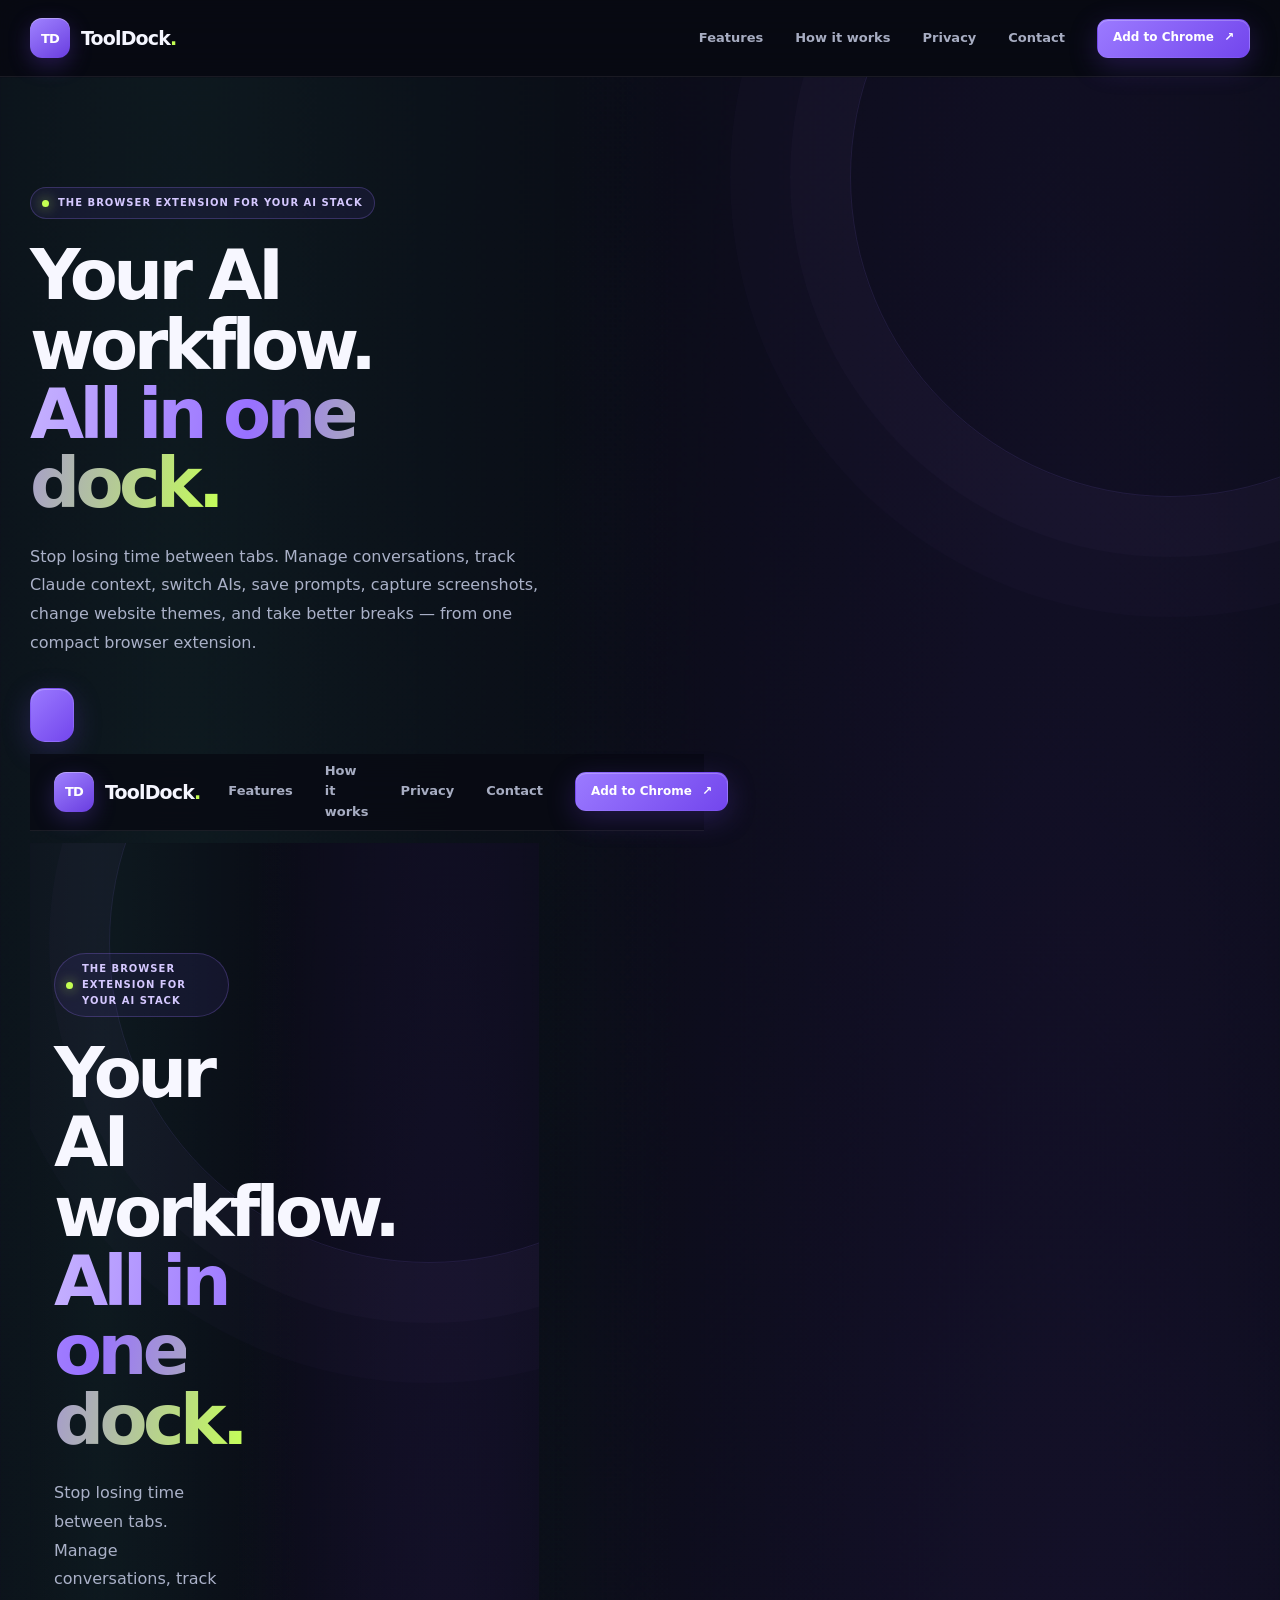
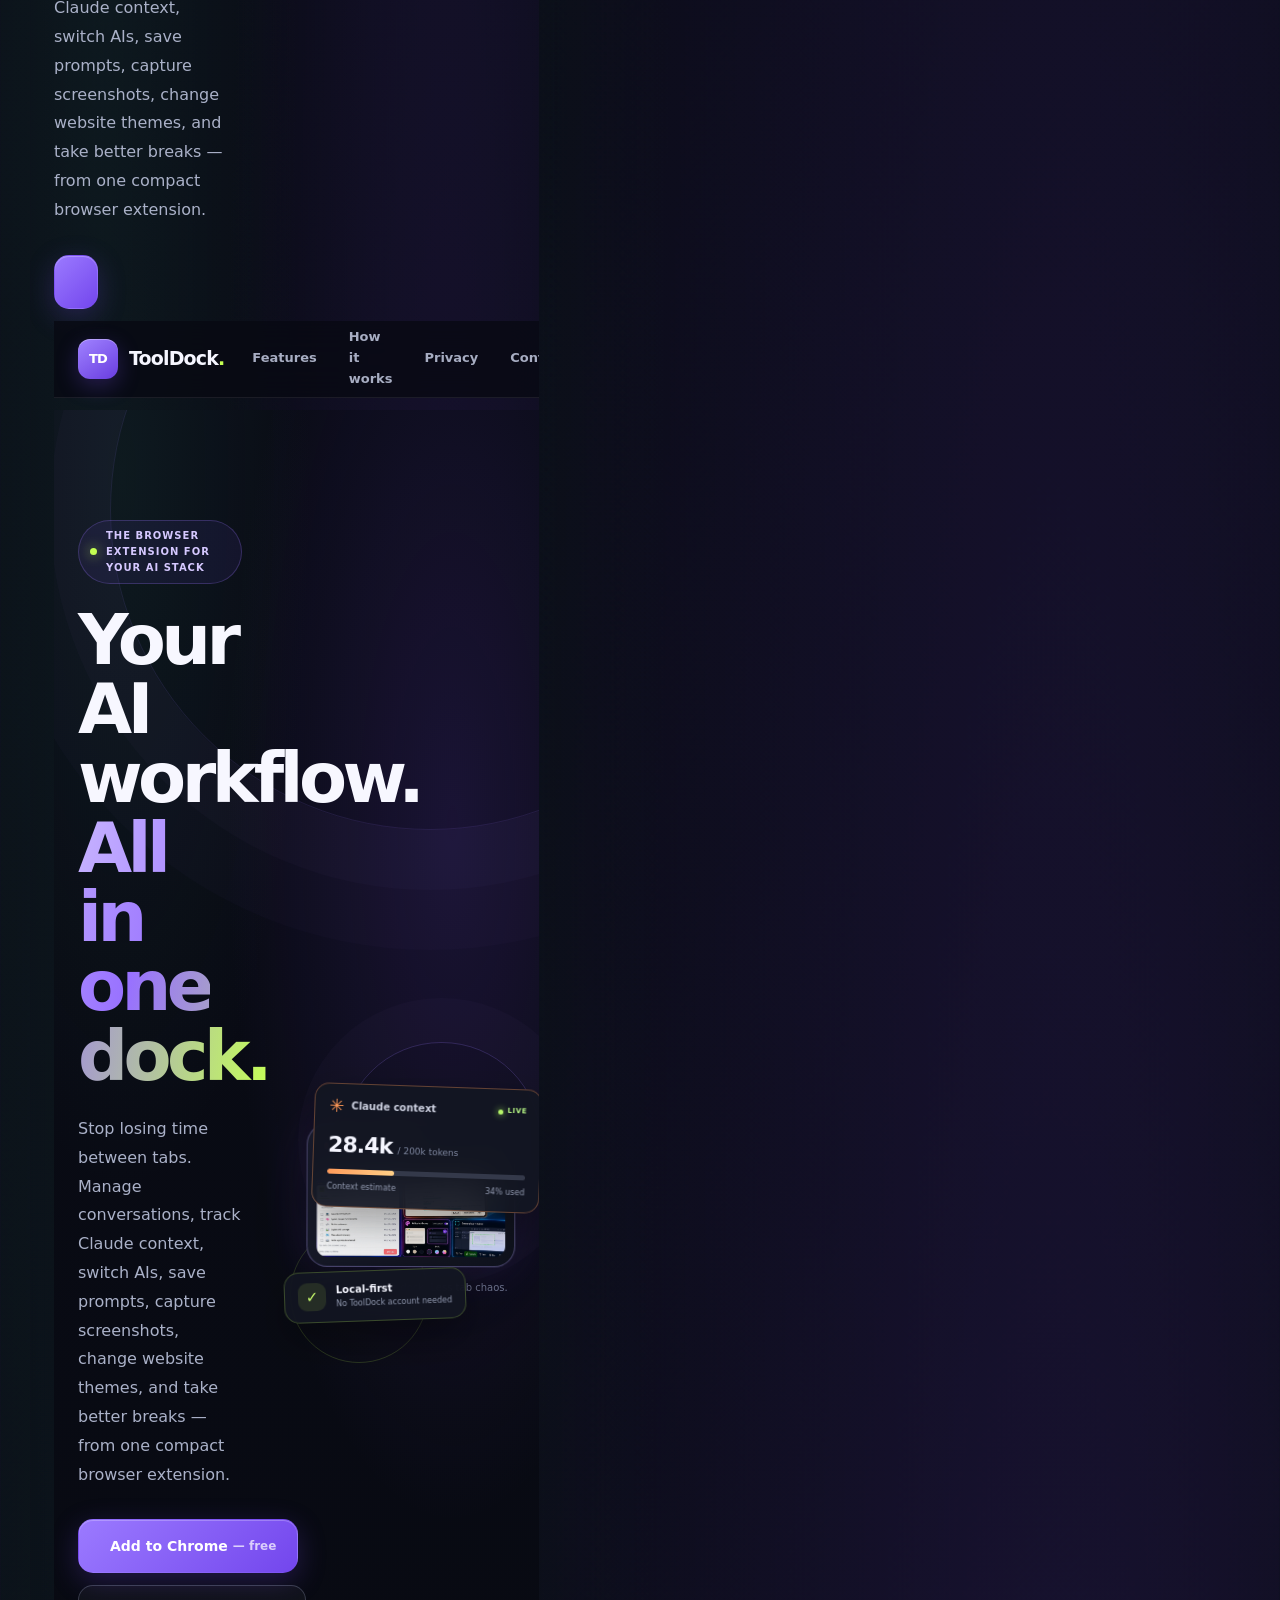
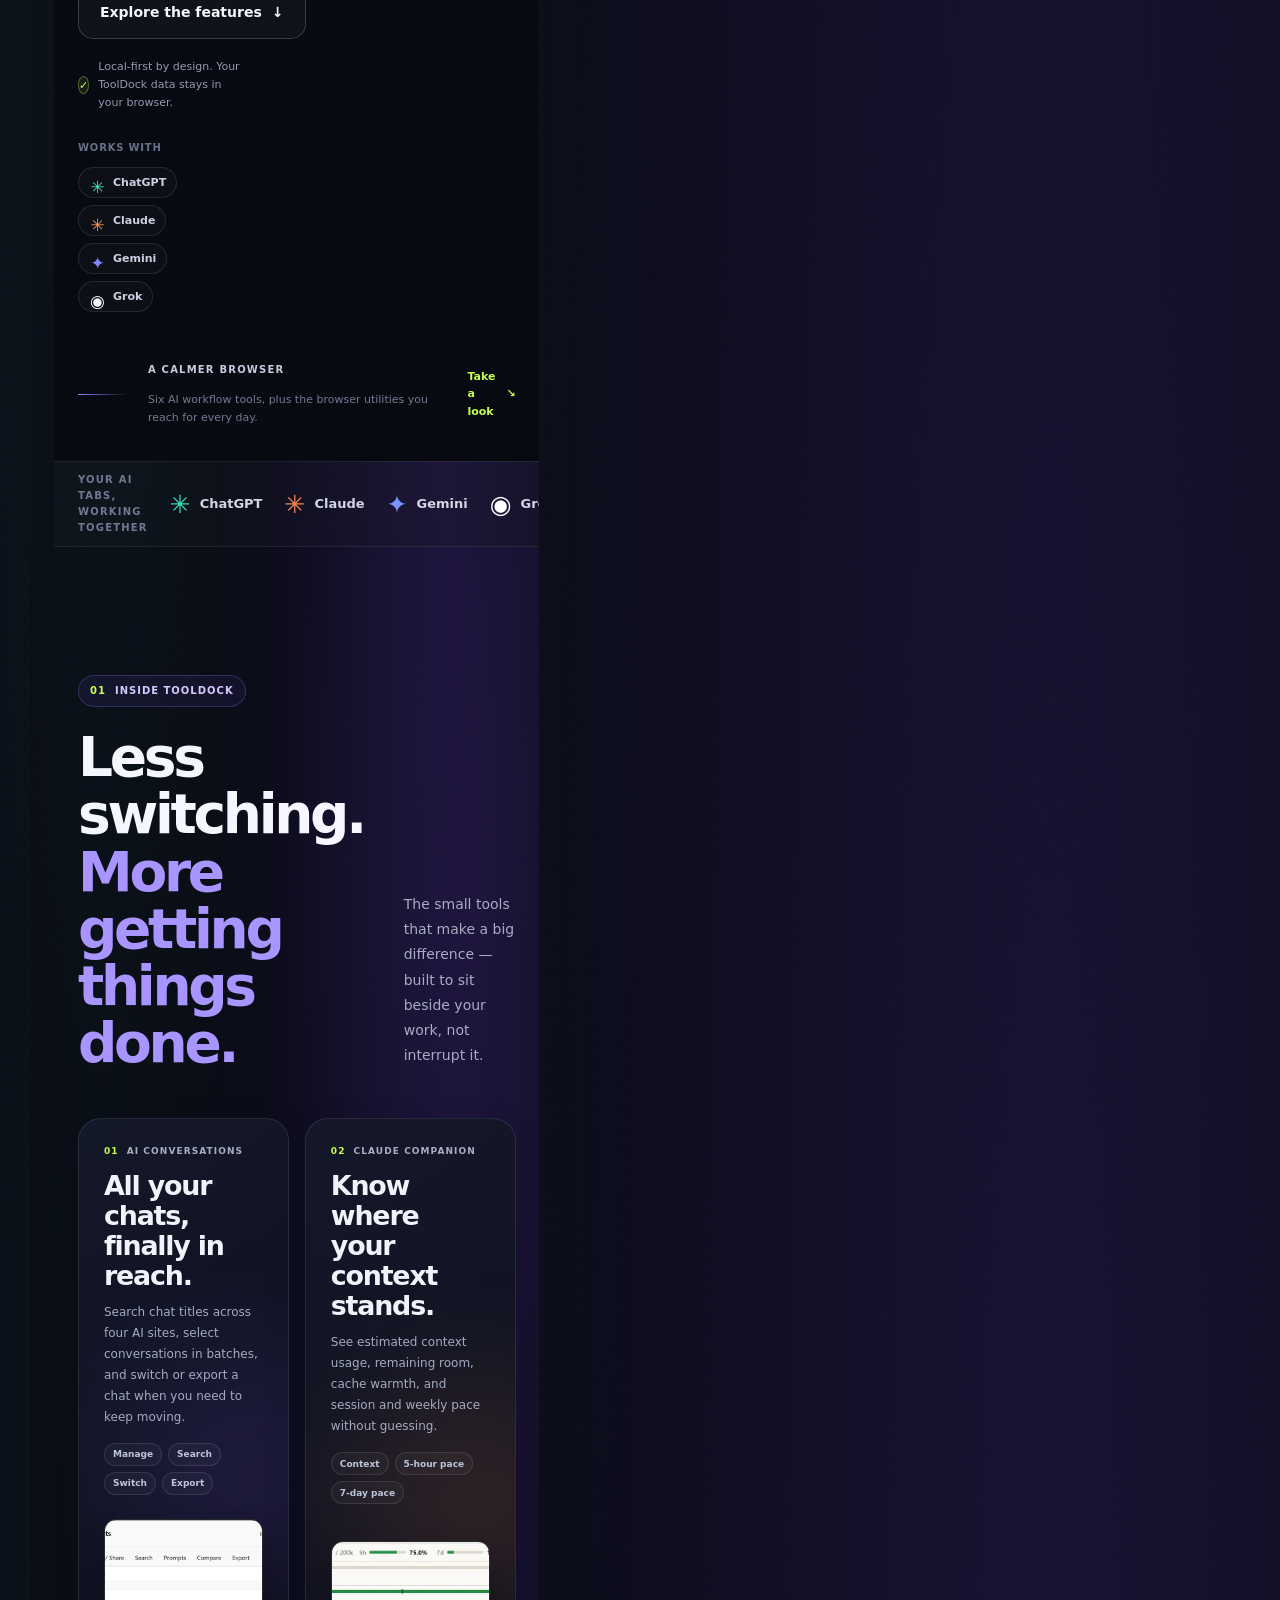
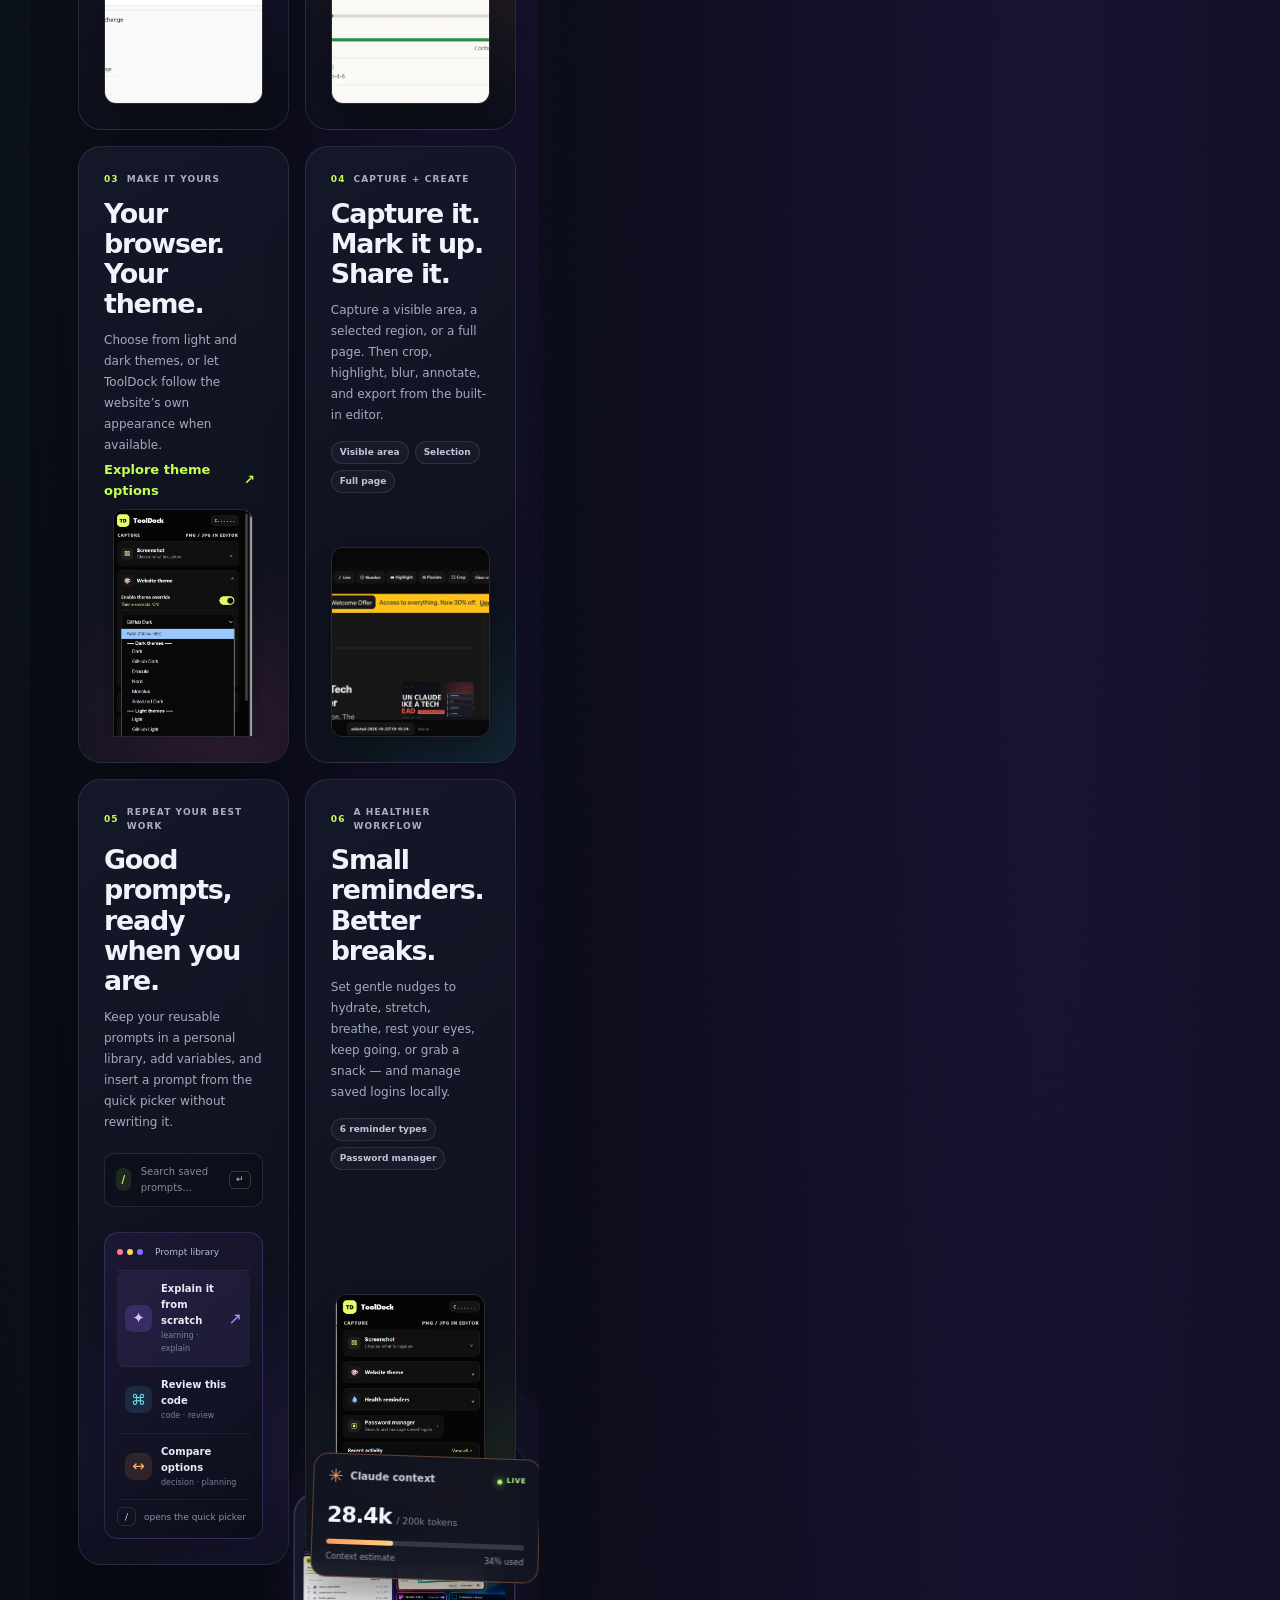
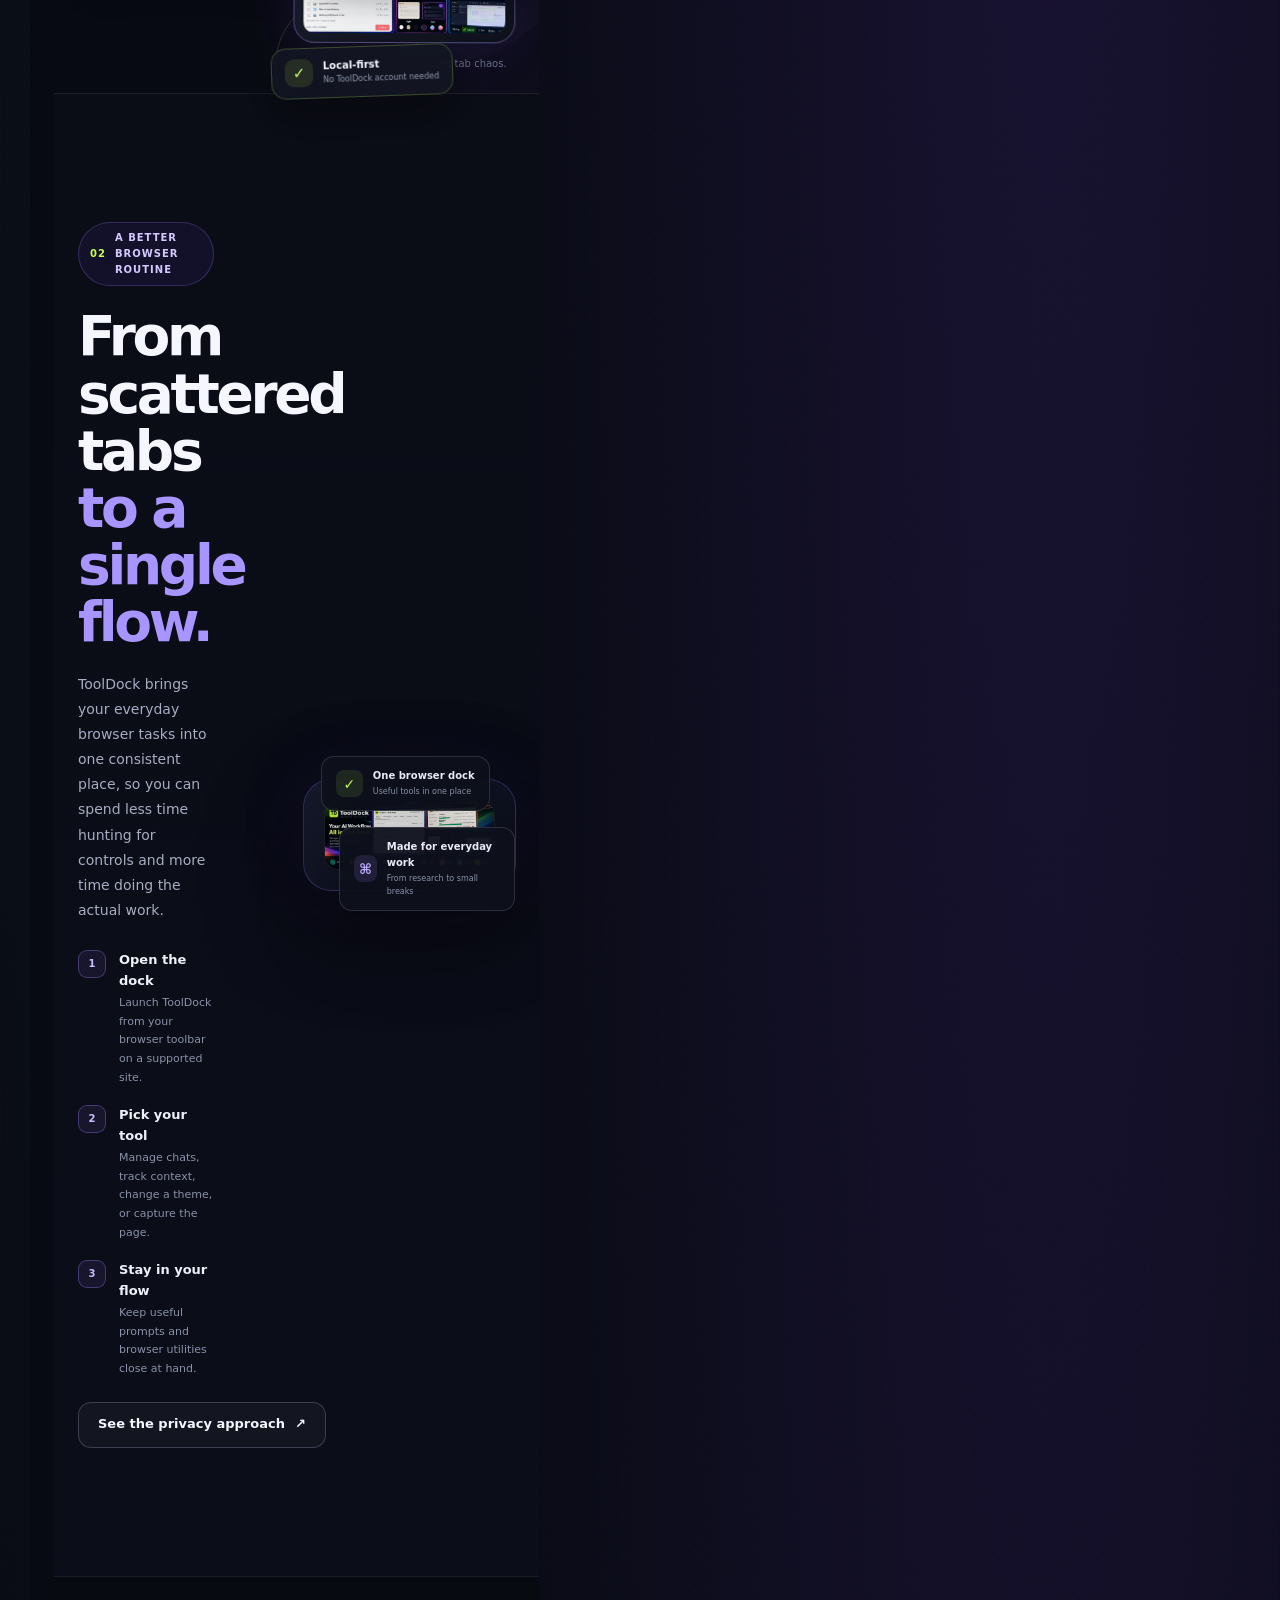
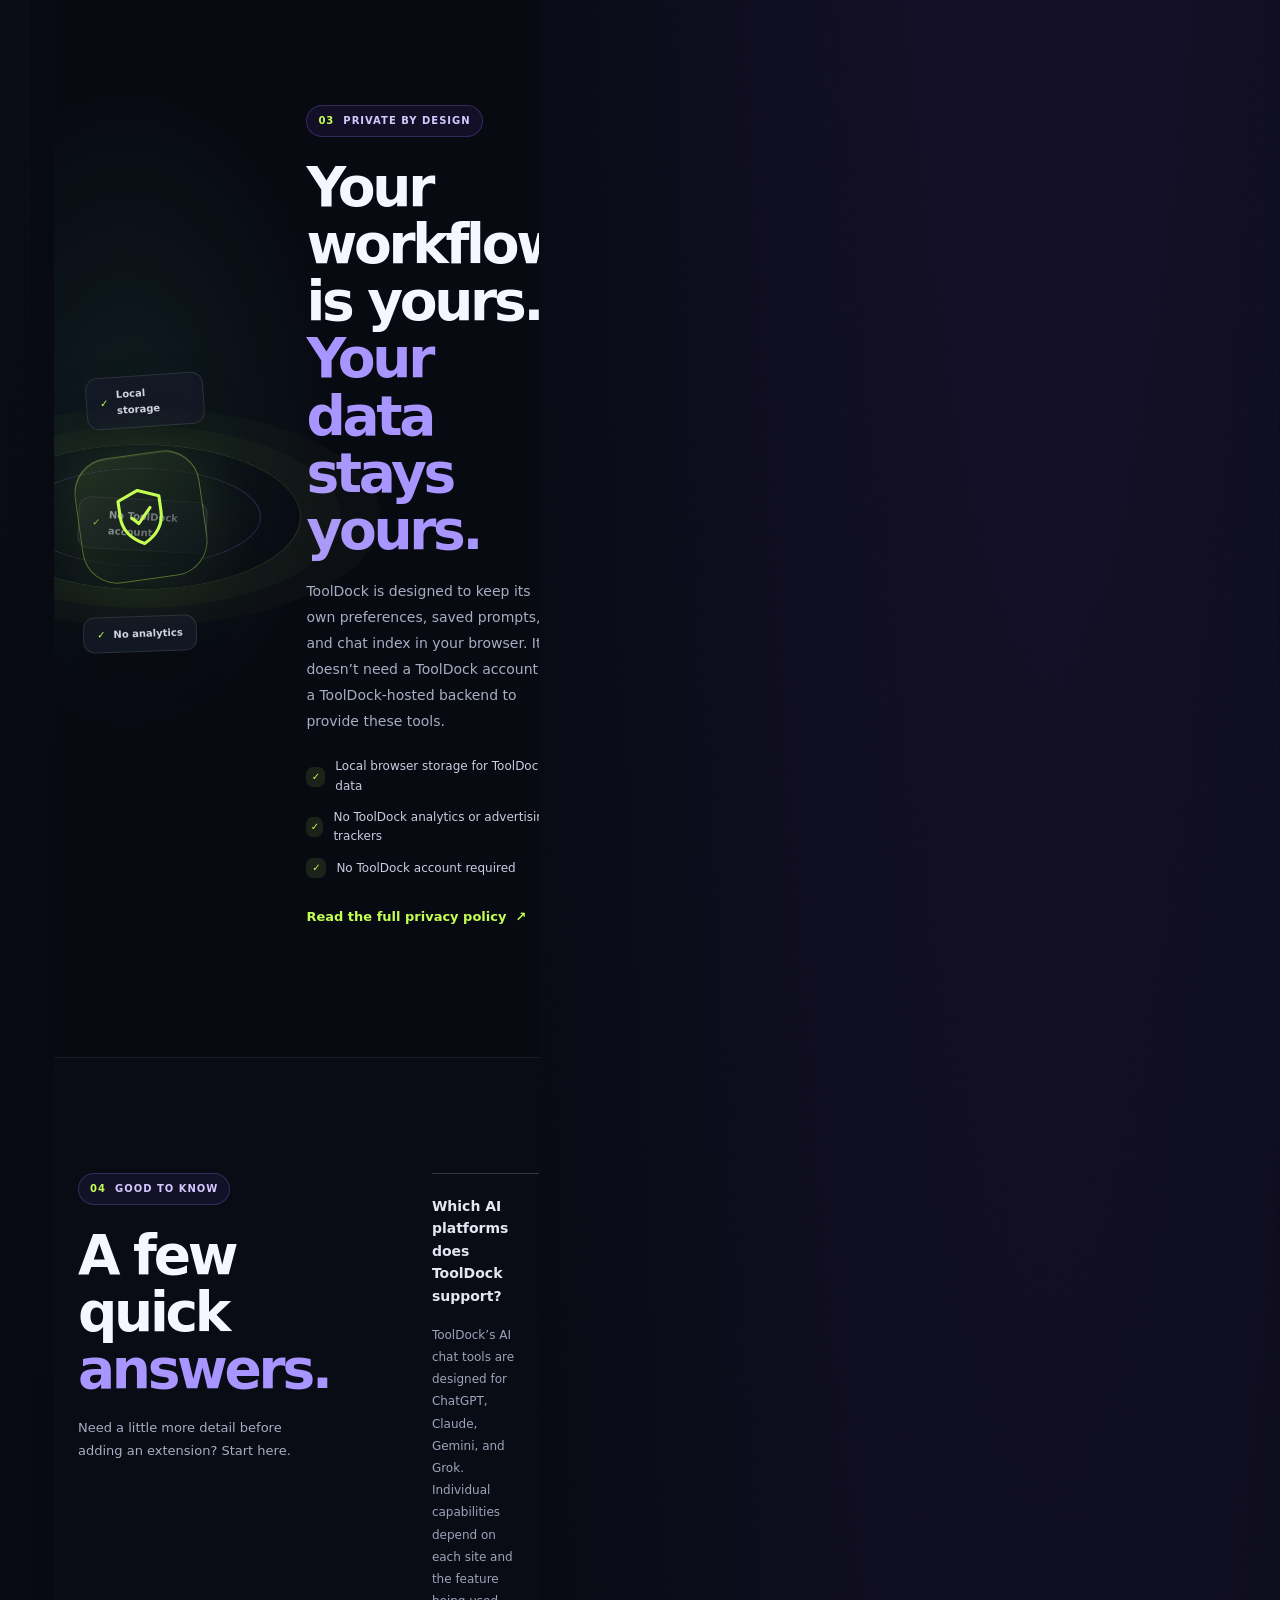
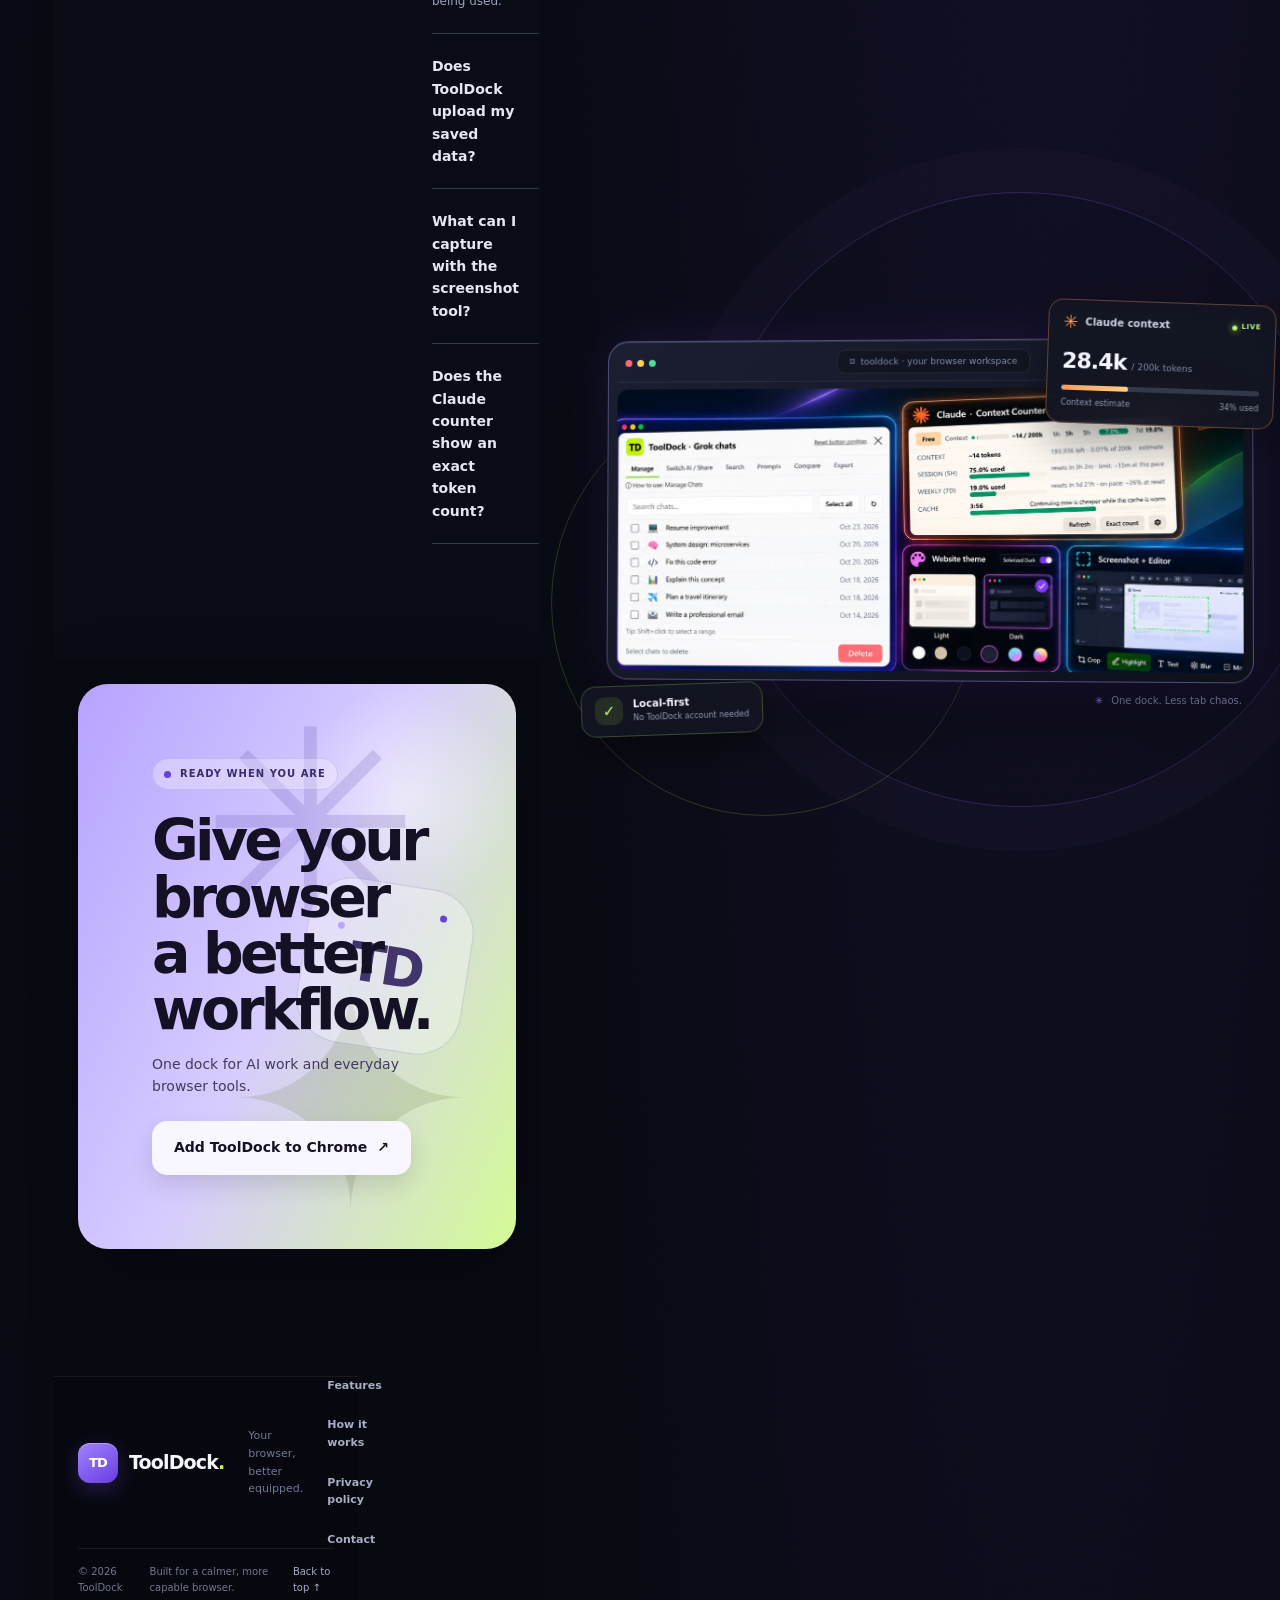
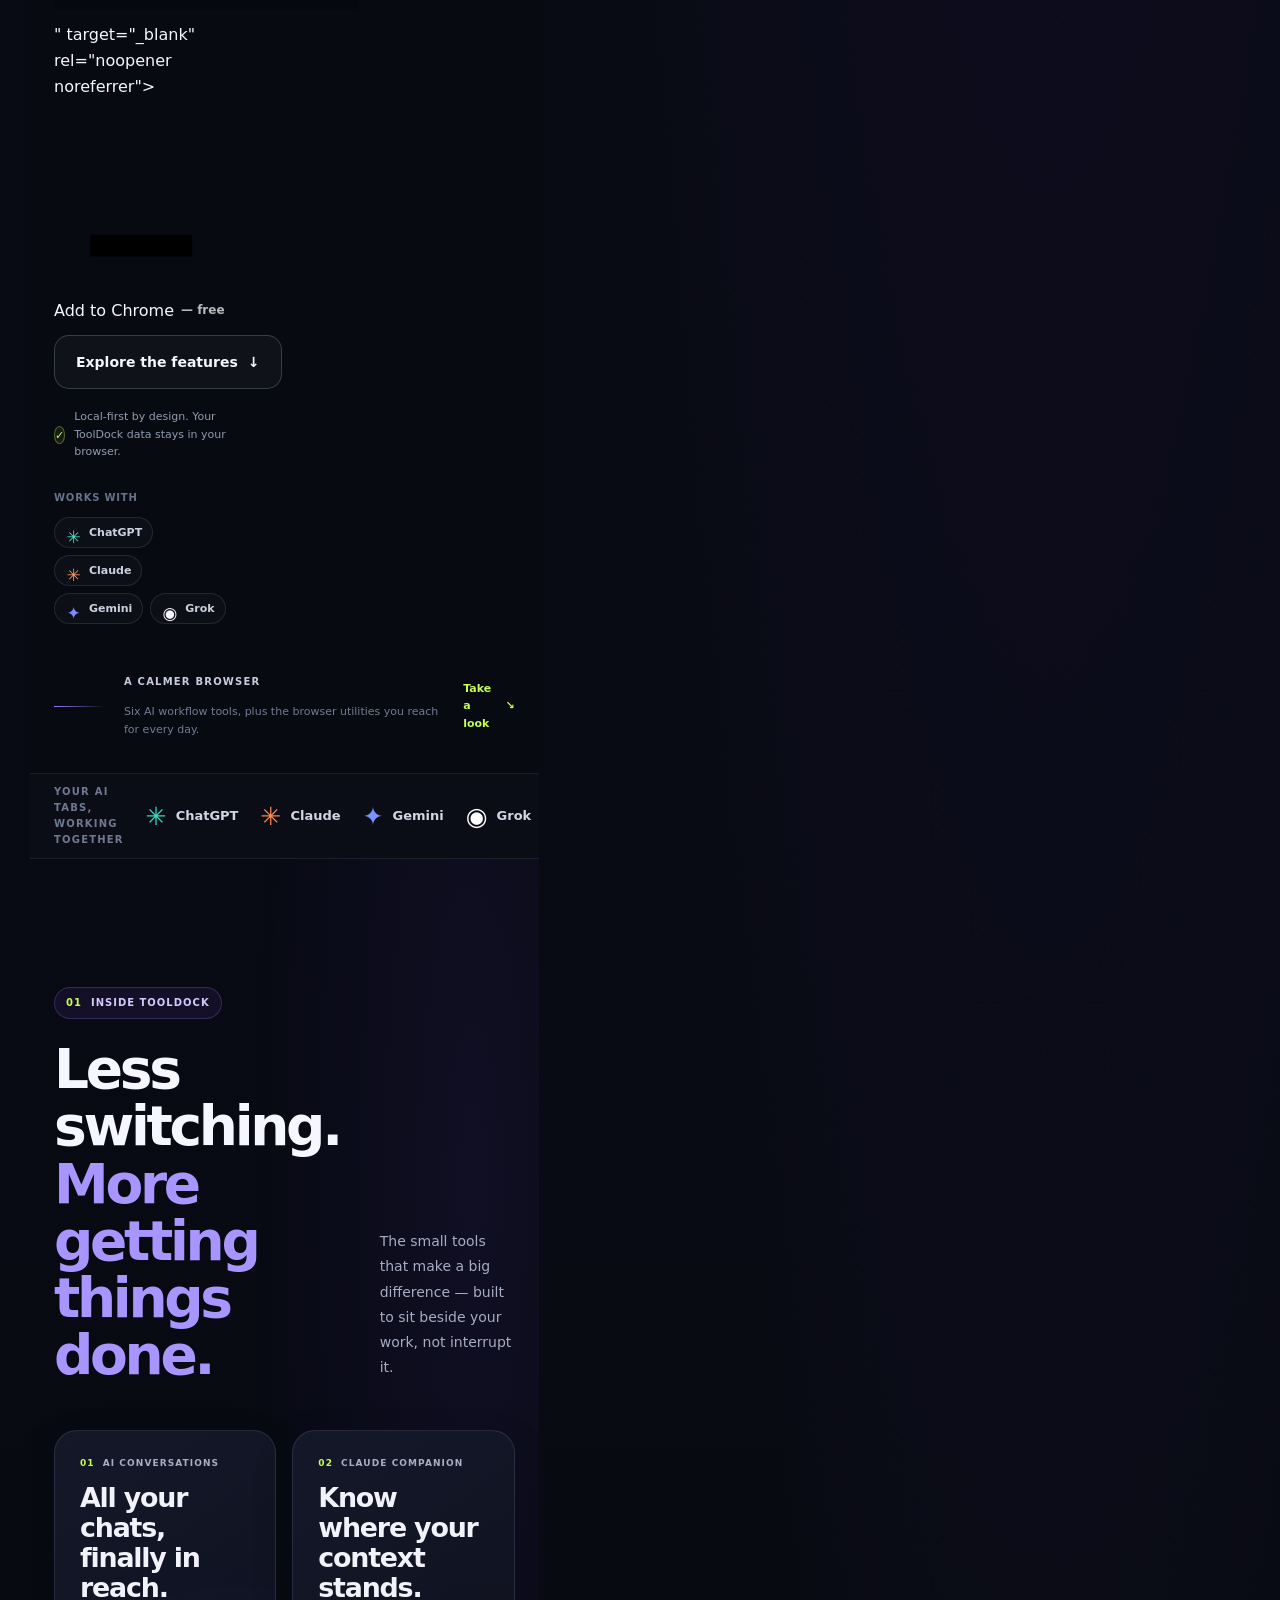
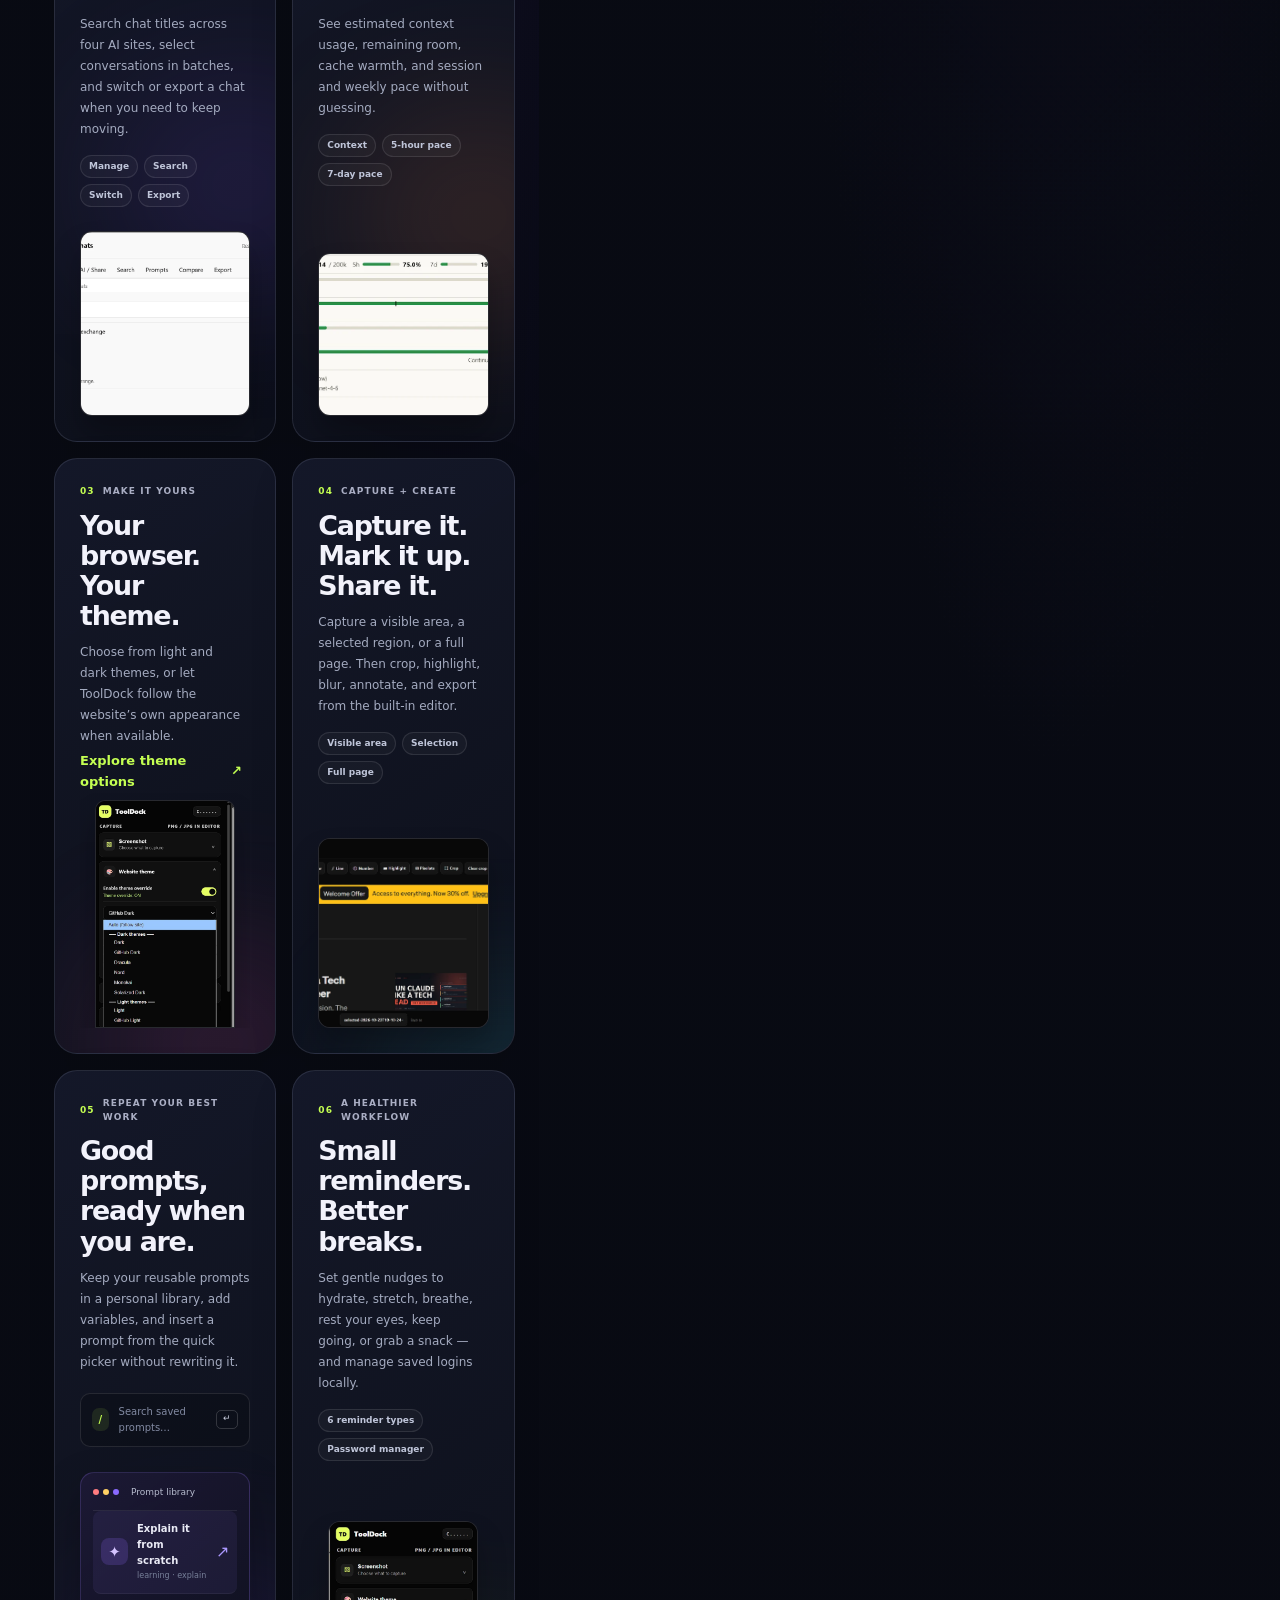
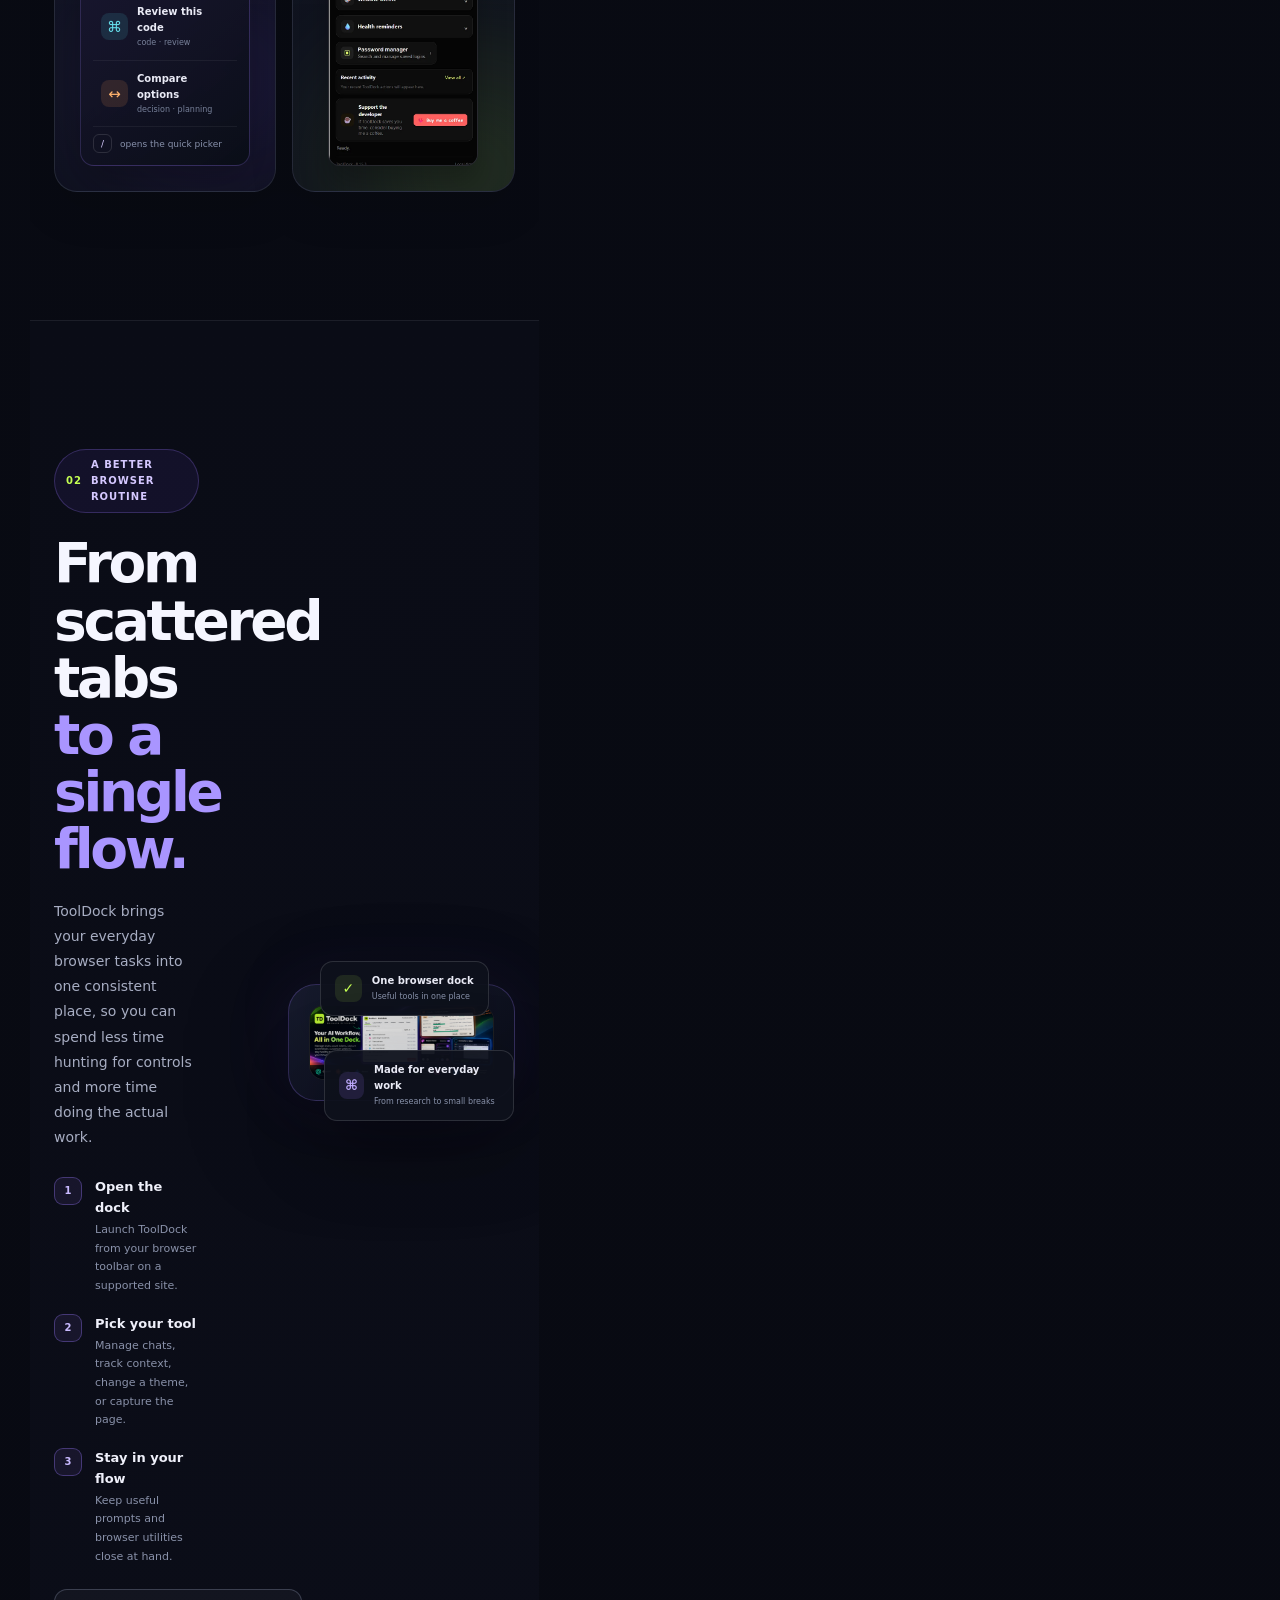
==== commit 5d4e9252: "Update index.html" ====
--- a/index.html
+++ b/index.html
@@ -27,7 +27,7 @@
         <a href="#how-it-works">How it works</a>
         <a href="#privacy">Privacy</a>
         <a href="mailto:chetanjha222@gmail.com">Contact</a>
-        <a class="button button-small button-primary" href="https://chrome.google.com/webstore" target="_blank" rel="noopener noreferrer">Add to Chrome <span aria-hidden="true">↗</span></a>
+        <a class="button button-small button-primary" href="https://chromewebstore.google.com/detail/dgemkojbfnmlcfppenihgmmalocgeopm?utm_source=item-share-cb" target="_blank" rel="noopener noreferrer">Add to Chrome <span aria-hidden="true">↗</span></a>
       </div>
 
       <button class="menu-toggle" type="button" aria-label="Open navigation menu" aria-expanded="false" aria-controls="mobile-menu">
@@ -39,7 +39,115 @@
       <a href="#how-it-works">How it works</a>
       <a href="#privacy">Privacy</a>
       <a href="mailto:chetanjha222@gmail.com">Contact</a>
-      <a class="button button-primary" href="https://chrome.google.com/webstore" target="_blank" rel="noopener noreferrer">Add to Chrome <span aria-hidden="true">↗</span></a>
+      <a class="button button-primary" href="https://chromewebstore.google.com/detail/dgemkojbfnmlcfppenihgmmalocgeopm?utm_source=item-share-cb" target="_blank" rel="noopener noreferrer">Add to Chrome <span aria-hidden="true">↗</span></a>
+    </div>
+  </header>
+
+  <main id="main">
+    <section class="hero section-wrap" aria-labelledby="hero-title">
+      <div class="hero-grid container">
+        <div class="hero-copy">
+          <div class="eyebrow"><span class="status-dot"></span> The browser extension for your AI stack</div>
+          <h1 id="hero-title">Your AI workflow.<br /><span>All in one dock.</span></h1>
+          <p class="hero-description">Stop losing time between tabs. Manage conversations, track Claude context, switch AIs, save prompts, capture screenshots, change website themes, and take better breaks — from one compact browser extension.</p>
+
+          <div class="hero-actions">
+            <a class="button button-primary button-large" href="<!doctype html>
+<html lang="en">
+<head>
+  <meta charset="utf-8" />
+  <meta name="viewport" content="width=device-width, initial-scale=1" />
+  <meta name="theme-color" content="#080a12" />
+  <title>ToolDock — Your AI workflow, all in one dock</title>
+  <meta name="description" content="Manage chats, track Claude context, switch between AI tools, customize websites, capture screenshots, and keep healthy reminders in one privacy-first browser extension." />
+  <meta property="og:title" content="ToolDock — Your AI workflow, all in one dock" />
+  <meta property="og:description" content="AI chat tools, Claude context tracking, screenshot editing, themes and wellness reminders in one browser extension." />
+  <meta property="og:type" content="website" />
+  <link rel="icon" href="assets/favicon.svg" type="image/svg+xml" />
+  <link rel="stylesheet" href="style.css" />
+</head>
+<body>
+  <a class="skip-link" href="#main">Skip to content</a>
+
+  <header class="site-header" id="top">
+    <nav class="nav container" aria-label="Main navigation">
+      <a class="brand" href="index.html" aria-label="ToolDock home">
+        <span class="brand-mark" aria-hidden="true">TD</span>
+        <span class="brand-name">ToolDock<span class="brand-dot">.</span></span>
+      </a>
+
+      <div class="nav-links" id="nav-links">
+        <a href="#features">Features</a>
+        <a href="#how-it-works">How it works</a>
+        <a href="#privacy">Privacy</a>
+        <a href="mailto:chetanjha222@gmail.com">Contact</a>
+        <a class="button button-small button-primary" href="https://chromewebstore.google.com/detail/dgemkojbfnmlcfppenihgmmalocgeopm?utm_source=item-share-cb" target="_blank" rel="noopener noreferrer">Add to Chrome <span aria-hidden="true">↗</span></a>
+      </div>
+
+      <button class="menu-toggle" type="button" aria-label="Open navigation menu" aria-expanded="false" aria-controls="mobile-menu">
+        <span></span><span></span>
+      </button>
+    </nav>
+    <div class="mobile-menu" id="mobile-menu" hidden>
+      <a href="#features">Features</a>
+      <a href="#how-it-works">How it works</a>
+      <a href="#privacy">Privacy</a>
+      <a href="mailto:chetanjha222@gmail.com">Contact</a>
+      <a class="button button-primary" href="https://chromewebstore.google.com/detail/dgemkojbfnmlcfppenihgmmalocgeopm?utm_source=item-share-cb" target="_blank" rel="noopener noreferrer">Add to Chrome <span aria-hidden="true">↗</span></a>
+    </div>
+  </header>
+
+  <main id="main">
+    <section class="hero section-wrap" aria-labelledby="hero-title">
+      <div class="hero-grid container">
+        <div class="hero-copy">
+          <div class="eyebrow"><span class="status-dot"></span> The browser extension for your AI stack</div>
+          <h1 id="hero-title">Your AI workflow.<br /><span>All in one dock.</span></h1>
+          <p class="hero-description">Stop losing time between tabs. Manage conversations, track Claude context, switch AIs, save prompts, capture screenshots, change website themes, and take better breaks — from one compact browser extension.</p>
+
+          <div class="hero-actions">
+            <a class="button button-primary button-large" href="<!doctype html>
+<html lang="en">
+<head>
+  <meta charset="utf-8" />
+  <meta name="viewport" content="width=device-width, initial-scale=1" />
+  <meta name="theme-color" content="#080a12" />
+  <title>ToolDock — Your AI workflow, all in one dock</title>
+  <meta name="description" content="Manage chats, track Claude context, switch between AI tools, customize websites, capture screenshots, and keep healthy reminders in one privacy-first browser extension." />
+  <meta property="og:title" content="ToolDock — Your AI workflow, all in one dock" />
+  <meta property="og:description" content="AI chat tools, Claude context tracking, screenshot editing, themes and wellness reminders in one browser extension." />
+  <meta property="og:type" content="website" />
+  <link rel="icon" href="assets/favicon.svg" type="image/svg+xml" />
+  <link rel="stylesheet" href="style.css" />
+</head>
+<body>
+  <a class="skip-link" href="#main">Skip to content</a>
+
+  <header class="site-header" id="top">
+    <nav class="nav container" aria-label="Main navigation">
+      <a class="brand" href="index.html" aria-label="ToolDock home">
+        <span class="brand-mark" aria-hidden="true">TD</span>
+        <span class="brand-name">ToolDock<span class="brand-dot">.</span></span>
+      </a>
+
+      <div class="nav-links" id="nav-links">
+        <a href="#features">Features</a>
+        <a href="#how-it-works">How it works</a>
+        <a href="#privacy">Privacy</a>
+        <a href="mailto:chetanjha222@gmail.com">Contact</a>
+        <a class="button button-small button-primary" href="https://chromewebstore.google.com/detail/dgemkojbfnmlcfppenihgmmalocgeopm?utm_source=item-share-cb" target="_blank" rel="noopener noreferrer">Add to Chrome <span aria-hidden="true">↗</span></a>
+      </div>
+
+      <button class="menu-toggle" type="button" aria-label="Open navigation menu" aria-expanded="false" aria-controls="mobile-menu">
+        <span></span><span></span>
+      </button>
+    </nav>
+    <div class="mobile-menu" id="mobile-menu" hidden>
+      <a href="#features">Features</a>
+      <a href="#how-it-works">How it works</a>
+      <a href="#privacy">Privacy</a>
+      <a href="mailto:chetanjha222@gmail.com">Contact</a>
+      <a class="button button-primary" href="https://chromewebstore.google.com/detail/dgemkojbfnmlcfppenihgmmalocgeopm?utm_source=item-share-cb" target="_blank" rel="noopener noreferrer">Add to Chrome <span aria-hidden="true">↗</span></a>
     </div>
   </header>
 
@@ -291,7 +399,7 @@
           <div class="eyebrow eyebrow-dark"><span class="status-dot"></span> Ready when you are</div>
           <h2 id="closing-title">Give your browser<br />a better workflow.</h2>
           <p>One dock for AI work and everyday browser tools.</p>
-          <a class="button button-light button-large" href="https://chrome.google.com/webstore" target="_blank" rel="noopener noreferrer">Add ToolDock to Chrome <span aria-hidden="true">↗</span></a>
+          <a class="button button-light button-large" href="https://chromewebstore.google.com/detail/dgemkojbfnmlcfppenihgmmalocgeopm?utm_source=item-share-cb" target="_blank" rel="noopener noreferrer">Add ToolDock to Chrome <span aria-hidden="true">↗</span></a>
         </div>
         <div class="closing-mark" aria-hidden="true"><span>TD</span><i></i><i></i><i></i></div>
       </div>
@@ -310,3 +418,519 @@
   <script src="main.js"></script>
 </body>
 </html>
+" target="_blank" rel="noopener noreferrer">
+              <svg viewBox="0 0 24 24" aria-hidden="true"><path d="M12 3v12m0 0 4-4m-4 4-4-4M5 17v3h14v-3" /></svg>
+              Add to Chrome <span class="button-note">— free</span>
+            </a>
+            <a class="button button-secondary button-large" href="#features">Explore the features <span aria-hidden="true">↓</span></a>
+          </div>
+
+          <div class="hero-footnote">
+            <span class="privacy-check" aria-hidden="true">✓</span>
+            <span>Local-first by design. Your ToolDock data stays in your browser.</span>
+          </div>
+
+          <div class="platforms" aria-label="Supported AI platforms">
+            <span class="platform-label">Works with</span>
+            <span class="platform-pill"><span class="provider-icon provider-chatgpt">✳</span> ChatGPT</span>
+            <span class="platform-pill"><span class="provider-icon provider-claude">✳</span> Claude</span>
+            <span class="platform-pill"><span class="provider-icon provider-gemini">✦</span> Gemini</span>
+            <span class="platform-pill"><span class="provider-icon provider-grok">◉</span> Grok</span>
+          </div>
+        </div>
+
+        <div class="hero-visual" aria-label="ToolDock feature preview">
+          <div class="hero-orbit orbit-one"></div>
+          <div class="hero-orbit orbit-two"></div>
+          <div class="hero-image-shell">
+            <div class="window-toolbar" aria-hidden="true">
+              <span class="window-dot dot-red"></span><span class="window-dot dot-yellow"></span><span class="window-dot dot-green"></span>
+              <span class="window-address"><span class="address-lock">⌑</span> tooldock · your browser workspace</span>
+              <span class="toolbar-more">•••</span>
+            </div>
+            <img src="assets/hero-product.webp" alt="ToolDock preview showing chat management, Claude token tracking, website themes, and screenshot editing" fetchpriority="high" />
+          </div>
+          <div class="floating-card counter-float">
+            <div class="float-topline"><span class="claude-mini-mark">✳</span><span>Claude context</span><span class="live-label"><i></i> LIVE</span></div>
+            <div class="counter-numbers"><strong>28.4k</strong><span>/ 200k tokens</span></div>
+            <div class="progress-track"><span style="width:34%"></span></div>
+            <div class="float-foot"><span>Context estimate</span><span>34% used</span></div>
+          </div>
+          <div class="floating-card privacy-float">
+            <span class="privacy-float-icon">✓</span><span><strong>Local-first</strong><small>No ToolDock account needed</small></span>
+          </div>
+          <div class="visual-caption"><span class="caption-sparkle">✳</span> One dock. Less tab chaos.</div>
+        </div>
+      </div>
+
+      <div class="hero-bottom container">
+        <div class="hero-bottom-rule"></div>
+        <div class="hero-bottom-copy"><span class="micro-label">A calmer browser</span><span>Six AI workflow tools, plus the browser utilities you reach for every day.</span></div>
+        <a href="#features" class="text-link">Take a look <span aria-hidden="true">↘</span></a>
+      </div>
+    </section>
+
+    <section class="platform-band" aria-label="ToolDock supports four AI platforms">
+      <div class="container platform-band-inner">
+        <span class="platform-band-label">Your AI tabs, working together</span>
+        <span class="platform-wordmark"><span class="brand-symbol symbol-chatgpt">✳</span> ChatGPT</span>
+        <span class="platform-wordmark"><span class="brand-symbol symbol-claude">✳</span> Claude</span>
+        <span class="platform-wordmark"><span class="brand-symbol symbol-gemini">✦</span> Gemini</span>
+        <span class="platform-wordmark"><span class="brand-symbol symbol-grok">◉</span> Grok</span>
+      </div>
+    </section>
+
+    <section class="features section-wrap" id="features" aria-labelledby="features-title">
+      <div class="container">
+        <div class="section-heading-row">
+          <div>
+            <div class="eyebrow"><span class="eyebrow-mark">01</span> Inside ToolDock</div>
+            <h2 id="features-title">Less switching.<br /><span>More getting things done.</span></h2>
+          </div>
+          <p class="section-intro">The small tools that make a big difference — built to sit beside your work, not interrupt it.</p>
+        </div>
+
+        <div class="feature-grid">
+          <article class="feature-card feature-card-chat">
+            <div class="feature-card-copy">
+              <div class="feature-kicker"><span class="feature-number">01</span> AI conversations</div>
+              <h3>All your chats, finally in reach.</h3>
+              <p>Search chat titles across four AI sites, select conversations in batches, and switch or export a chat when you need to keep moving.</p>
+              <div class="mini-tag-row"><span>Manage</span><span>Search</span><span>Switch</span><span>Export</span></div>
+            </div>
+            <div class="feature-image image-manage">
+              <img src="assets/manage-chats.webp" alt="ToolDock Manage Chats interface with search, chat list, selection, and delete controls" loading="lazy" />
+            </div>
+            <span class="card-glow glow-purple" aria-hidden="true"></span>
+          </article>
+
+          <article class="feature-card feature-card-counter">
+            <div class="feature-card-copy">
+              <div class="feature-kicker"><span class="feature-number">02</span> Claude companion</div>
+              <h3>Know where your context stands.</h3>
+              <p>See estimated context usage, remaining room, cache warmth, and session and weekly pace without guessing.</p>
+              <div class="mini-tag-row"><span>Context</span><span>5-hour pace</span><span>7-day pace</span></div>
+            </div>
+            <div class="feature-image image-counter">
+              <img src="assets/claude-token-counter.webp" alt="Claude token counter showing context usage, session and weekly usage, cache duration, and controls" loading="lazy" />
+            </div>
+            <span class="card-glow glow-orange" aria-hidden="true"></span>
+          </article>
+
+          <article class="feature-card feature-card-theme" id="theme-detail">
+            <div class="feature-card-copy">
+              <div class="feature-kicker"><span class="feature-number">03</span> Make it yours</div>
+              <h3>Your browser. Your theme.</h3>
+              <p>Choose from light and dark themes, or let ToolDock follow the website’s own appearance when available.</p>
+              <a class="inline-link" href="#theme-detail">Explore theme options <span aria-hidden="true">↗</span></a>
+            </div>
+            <div class="feature-image image-theme">
+              <img src="assets/theme-selector.webp" alt="ToolDock theme selector with automatic, dark, and light theme choices" loading="lazy" />
+            </div>
+            <span class="card-glow glow-pink" aria-hidden="true"></span>
+          </article>
+
+          <article class="feature-card feature-card-editor">
+            <div class="feature-card-copy">
+              <div class="feature-kicker"><span class="feature-number">04</span> Capture + create</div>
+              <h3>Capture it. Mark it up. Share it.</h3>
+              <p>Capture a visible area, a selected region, or a full page. Then crop, highlight, blur, annotate, and export from the built-in editor.</p>
+              <div class="mini-tag-row"><span>Visible area</span><span>Selection</span><span>Full page</span></div>
+            </div>
+            <div class="feature-image image-editor">
+              <img src="assets/screenshot-editor.webp" alt="ToolDock image editor showing annotation, highlight, text, blur, crop, and download tools" loading="lazy" />
+            </div>
+            <span class="card-glow glow-cyan" aria-hidden="true"></span>
+          </article>
+
+          <article class="feature-card feature-card-prompts">
+            <div class="feature-card-copy">
+              <div class="feature-kicker"><span class="feature-number">05</span> Repeat your best work</div>
+              <h3>Good prompts, ready when you are.</h3>
+              <p>Keep your reusable prompts in a personal library, add variables, and insert a prompt from the quick picker without rewriting it.</p>
+              <div class="prompt-demo"><span class="prompt-slash">/</span><span>Search saved prompts…</span><kbd>↵</kbd></div>
+            </div>
+            <div class="feature-visual-mock prompt-stack" aria-label="Illustration of saved prompt cards">
+              <div class="mock-window-top"><span></span><span></span><span></span><small>Prompt library</small></div>
+              <div class="prompt-row active"><span class="prompt-row-icon">✦</span><span><b>Explain it from scratch</b><small>learning · explain</small></span><span class="row-arrow">↗</span></div>
+              <div class="prompt-row"><span class="prompt-row-icon prompt-row-blue">⌘</span><span><b>Review this code</b><small>code · review</small></span></div>
+              <div class="prompt-row"><span class="prompt-row-icon prompt-row-orange">↔</span><span><b>Compare options</b><small>decision · planning</small></span></div>
+              <div class="mock-footer"><span class="mock-key">/</span> opens the quick picker</div>
+            </div>
+            <span class="card-glow glow-violet" aria-hidden="true"></span>
+          </article>
+
+          <article class="feature-card feature-card-wellness">
+            <div class="feature-card-copy">
+              <div class="feature-kicker"><span class="feature-number">06</span> A healthier workflow</div>
+              <h3>Small reminders. Better breaks.</h3>
+              <p>Set gentle nudges to hydrate, stretch, breathe, rest your eyes, keep going, or grab a snack — and manage saved logins locally.</p>
+              <div class="mini-tag-row"><span>6 reminder types</span><span>Password manager</span></div>
+            </div>
+            <div class="feature-image image-wellness">
+              <img src="assets/extension-panel.webp" alt="ToolDock extension panel with health reminders, website themes, and password manager sections" loading="lazy" />
+            </div>
+            <span class="card-glow glow-lime" aria-hidden="true"></span>
+          </article>
+        </div>
+      </div>
+    </section>
+
+    <section class="workflow-section section-wrap" id="how-it-works" aria-labelledby="workflow-title">
+      <div class="container workflow-layout">
+        <div class="workflow-copy">
+          <div class="eyebrow"><span class="eyebrow-mark">02</span> A better browser routine</div>
+          <h2 id="workflow-title">From scattered tabs<br /><span>to a single flow.</span></h2>
+          <p>ToolDock brings your everyday browser tasks into one consistent place, so you can spend less time hunting for controls and more time doing the actual work.</p>
+          <div class="workflow-steps">
+            <div class="workflow-step"><span class="step-index">1</span><div><h3>Open the dock</h3><p>Launch ToolDock from your browser toolbar on a supported site.</p></div></div>
+            <div class="workflow-step"><span class="step-index">2</span><div><h3>Pick your tool</h3><p>Manage chats, track context, change a theme, or capture the page.</p></div></div>
+            <div class="workflow-step"><span class="step-index">3</span><div><h3>Stay in your flow</h3><p>Keep useful prompts and browser utilities close at hand.</p></div></div>
+          </div>
+          <a href="#privacy" class="button button-secondary">See the privacy approach <span aria-hidden="true">↗</span></a>
+        </div>
+        <div class="workflow-visual">
+          <div class="workflow-image-frame">
+            <img src="assets/feature-marquee.webp" alt="ToolDock all-in-one overview featuring Manage Chats, Claude Context Counter, theme controls, screenshot editor, and supported AI sites" loading="lazy" />
+          </div>
+          <div class="workflow-note note-top"><span class="note-icon note-icon-green">✓</span><span><strong>One browser dock</strong><small>Useful tools in one place</small></span></div>
+          <div class="workflow-note note-bottom"><span class="note-icon note-icon-purple">⌘</span><span><strong>Made for everyday work</strong><small>From research to small breaks</small></span></div>
+        </div>
+      </div>
+    </section>
+
+    <section class="privacy-section section-wrap" id="privacy" aria-labelledby="privacy-title">
+      <div class="container privacy-layout">
+        <div class="privacy-art" aria-hidden="true">
+          <div class="privacy-orbit privacy-orbit-a"></div><div class="privacy-orbit privacy-orbit-b"></div>
+          <div class="privacy-shield"><svg viewBox="0 0 64 64" fill="none"><path d="M32 6 52 14v15c0 13-8 23-20 29C20 52 12 42 12 29V14L32 6Z" stroke="currentColor" stroke-width="3" stroke-linejoin="round"/><path d="m23 32 6 6 13-14" stroke="currentColor" stroke-width="3" stroke-linecap="round" stroke-linejoin="round"/></svg></div>
+          <div class="privacy-chip chip-a"><span class="chip-check">✓</span> Local storage</div>
+          <div class="privacy-chip chip-b"><span class="chip-check">✓</span> No ToolDock account</div>
+          <div class="privacy-chip chip-c"><span class="chip-check">✓</span> No analytics</div>
+        </div>
+        <div class="privacy-copy">
+          <div class="eyebrow"><span class="eyebrow-mark">03</span> Private by design</div>
+          <h2 id="privacy-title">Your workflow is yours.<br /><span>Your data stays yours.</span></h2>
+          <p>ToolDock is designed to keep its own preferences, saved prompts, and chat index in your browser. It doesn’t need a ToolDock account or a ToolDock-hosted backend to provide these tools.</p>
+          <ul class="privacy-points">
+            <li><span>✓</span> Local browser storage for ToolDock data</li>
+            <li><span>✓</span> No ToolDock analytics or advertising trackers</li>
+            <li><span>✓</span> No ToolDock account required</li>
+          </ul>
+          <a class="inline-link" href="privacy.html">Read the full privacy policy <span aria-hidden="true">↗</span></a>
+        </div>
+      </div>
+    </section>
+
+    <section class="faq-section section-wrap" aria-labelledby="faq-title">
+      <div class="container faq-layout">
+        <div class="faq-heading">
+          <div class="eyebrow"><span class="eyebrow-mark">04</span> Good to know</div>
+          <h2 id="faq-title">A few quick<br /><span>answers.</span></h2>
+          <p>Need a little more detail before adding an extension? Start here.</p>
+        </div>
+        <div class="faq-list">
+          <details class="faq-item" open>
+            <summary>Which AI platforms does ToolDock support?<span class="faq-plus" aria-hidden="true"></span></summary>
+            <p>ToolDock’s AI chat tools are designed for ChatGPT, Claude, Gemini, and Grok. Individual capabilities depend on each site and the feature being used.</p>
+          </details>
+          <details class="faq-item">
+            <summary>Does ToolDock upload my saved data?<span class="faq-plus" aria-hidden="true"></span></summary>
+            <p>ToolDock’s own saved prompts, preferences, and chat index are stored locally in your browser. When you interact with an AI provider, that provider’s normal privacy terms still apply.</p>
+          </details>
+          <details class="faq-item">
+            <summary>What can I capture with the screenshot tool?<span class="faq-plus" aria-hidden="true"></span></summary>
+            <p>Capture the visible area, choose a region, or capture a full page; then use the editor tools to annotate, highlight, blur, crop, and export your image.</p>
+          </details>
+          <details class="faq-item">
+            <summary>Does the Claude counter show an exact token count?<span class="faq-plus" aria-hidden="true"></span></summary>
+            <p>The counter provides context and usage estimates with cache and pacing information. Token and remaining-context figures should be understood as estimates unless the interface explicitly labels them as exact.</p>
+          </details>
+        </div>
+      </div>
+    </section>
+
+    <section class="closing-cta container" aria-labelledby="closing-title">
+      <div class="closing-card">
+        <div class="closing-spark closing-spark-one" aria-hidden="true">✳</div><div class="closing-spark closing-spark-two" aria-hidden="true">✦</div>
+        <div class="closing-copy">
+          <div class="eyebrow eyebrow-dark"><span class="status-dot"></span> Ready when you are</div>
+          <h2 id="closing-title">Give your browser<br />a better workflow.</h2>
+          <p>One dock for AI work and everyday browser tools.</p>
+          <a class="button button-light button-large" href="https://chromewebstore.google.com/detail/dgemkojbfnmlcfppenihgmmalocgeopm?utm_source=item-share-cb" target="_blank" rel="noopener noreferrer">Add ToolDock to Chrome <span aria-hidden="true">↗</span></a>
+        </div>
+        <div class="closing-mark" aria-hidden="true"><span>TD</span><i></i><i></i><i></i></div>
+      </div>
+    </section>
+  </main>
+
+  <footer class="site-footer">
+    <div class="container footer-main">
+      <a class="brand" href="index.html" aria-label="ToolDock home"><span class="brand-mark" aria-hidden="true">TD</span><span class="brand-name">ToolDock<span class="brand-dot">.</span></span></a>
+      <p class="footer-tagline">Your browser, better equipped.</p>
+      <nav class="footer-nav" aria-label="Footer navigation"><a href="#features">Features</a><a href="#how-it-works">How it works</a><a href="privacy.html">Privacy policy</a><a href="mailto:chetanjha222@gmail.com">Contact</a></nav>
+    </div>
+    <div class="container footer-bottom"><span>© <span id="year"></span> ToolDock</span><span>Built for a calmer, more capable browser.</span><a href="#top">Back to top ↑</a></div>
+  </footer>
+
+  <script src="main.js"></script>
+</body>
+</html>
+" target="_blank" rel="noopener noreferrer">
+              <svg viewBox="0 0 24 24" aria-hidden="true"><path d="M12 3v12m0 0 4-4m-4 4-4-4M5 17v3h14v-3" /></svg>
+              Add to Chrome <span class="button-note">— free</span>
+            </a>
+            <a class="button button-secondary button-large" href="#features">Explore the features <span aria-hidden="true">↓</span></a>
+          </div>
+
+          <div class="hero-footnote">
+            <span class="privacy-check" aria-hidden="true">✓</span>
+            <span>Local-first by design. Your ToolDock data stays in your browser.</span>
+          </div>
+
+          <div class="platforms" aria-label="Supported AI platforms">
+            <span class="platform-label">Works with</span>
+            <span class="platform-pill"><span class="provider-icon provider-chatgpt">✳</span> ChatGPT</span>
+            <span class="platform-pill"><span class="provider-icon provider-claude">✳</span> Claude</span>
+            <span class="platform-pill"><span class="provider-icon provider-gemini">✦</span> Gemini</span>
+            <span class="platform-pill"><span class="provider-icon provider-grok">◉</span> Grok</span>
+          </div>
+        </div>
+
+        <div class="hero-visual" aria-label="ToolDock feature preview">
+          <div class="hero-orbit orbit-one"></div>
+          <div class="hero-orbit orbit-two"></div>
+          <div class="hero-image-shell">
+            <div class="window-toolbar" aria-hidden="true">
+              <span class="window-dot dot-red"></span><span class="window-dot dot-yellow"></span><span class="window-dot dot-green"></span>
+              <span class="window-address"><span class="address-lock">⌑</span> tooldock · your browser workspace</span>
+              <span class="toolbar-more">•••</span>
+            </div>
+            <img src="assets/hero-product.webp" alt="ToolDock preview showing chat management, Claude token tracking, website themes, and screenshot editing" fetchpriority="high" />
+          </div>
+          <div class="floating-card counter-float">
+            <div class="float-topline"><span class="claude-mini-mark">✳</span><span>Claude context</span><span class="live-label"><i></i> LIVE</span></div>
+            <div class="counter-numbers"><strong>28.4k</strong><span>/ 200k tokens</span></div>
+            <div class="progress-track"><span style="width:34%"></span></div>
+            <div class="float-foot"><span>Context estimate</span><span>34% used</span></div>
+          </div>
+          <div class="floating-card privacy-float">
+            <span class="privacy-float-icon">✓</span><span><strong>Local-first</strong><small>No ToolDock account needed</small></span>
+          </div>
+          <div class="visual-caption"><span class="caption-sparkle">✳</span> One dock. Less tab chaos.</div>
+        </div>
+      </div>
+
+      <div class="hero-bottom container">
+        <div class="hero-bottom-rule"></div>
+        <div class="hero-bottom-copy"><span class="micro-label">A calmer browser</span><span>Six AI workflow tools, plus the browser utilities you reach for every day.</span></div>
+        <a href="#features" class="text-link">Take a look <span aria-hidden="true">↘</span></a>
+      </div>
+    </section>
+
+    <section class="platform-band" aria-label="ToolDock supports four AI platforms">
+      <div class="container platform-band-inner">
+        <span class="platform-band-label">Your AI tabs, working together</span>
+        <span class="platform-wordmark"><span class="brand-symbol symbol-chatgpt">✳</span> ChatGPT</span>
+        <span class="platform-wordmark"><span class="brand-symbol symbol-claude">✳</span> Claude</span>
+        <span class="platform-wordmark"><span class="brand-symbol symbol-gemini">✦</span> Gemini</span>
+        <span class="platform-wordmark"><span class="brand-symbol symbol-grok">◉</span> Grok</span>
+      </div>
+    </section>
+
+    <section class="features section-wrap" id="features" aria-labelledby="features-title">
+      <div class="container">
+        <div class="section-heading-row">
+          <div>
+            <div class="eyebrow"><span class="eyebrow-mark">01</span> Inside ToolDock</div>
+            <h2 id="features-title">Less switching.<br /><span>More getting things done.</span></h2>
+          </div>
+          <p class="section-intro">The small tools that make a big difference — built to sit beside your work, not interrupt it.</p>
+        </div>
+
+        <div class="feature-grid">
+          <article class="feature-card feature-card-chat">
+            <div class="feature-card-copy">
+              <div class="feature-kicker"><span class="feature-number">01</span> AI conversations</div>
+              <h3>All your chats, finally in reach.</h3>
+              <p>Search chat titles across four AI sites, select conversations in batches, and switch or export a chat when you need to keep moving.</p>
+              <div class="mini-tag-row"><span>Manage</span><span>Search</span><span>Switch</span><span>Export</span></div>
+            </div>
+            <div class="feature-image image-manage">
+              <img src="assets/manage-chats.webp" alt="ToolDock Manage Chats interface with search, chat list, selection, and delete controls" loading="lazy" />
+            </div>
+            <span class="card-glow glow-purple" aria-hidden="true"></span>
+          </article>
+
+          <article class="feature-card feature-card-counter">
+            <div class="feature-card-copy">
+              <div class="feature-kicker"><span class="feature-number">02</span> Claude companion</div>
+              <h3>Know where your context stands.</h3>
+              <p>See estimated context usage, remaining room, cache warmth, and session and weekly pace without guessing.</p>
+              <div class="mini-tag-row"><span>Context</span><span>5-hour pace</span><span>7-day pace</span></div>
+            </div>
+            <div class="feature-image image-counter">
+              <img src="assets/claude-token-counter.webp" alt="Claude token counter showing context usage, session and weekly usage, cache duration, and controls" loading="lazy" />
+            </div>
+            <span class="card-glow glow-orange" aria-hidden="true"></span>
+          </article>
+
+          <article class="feature-card feature-card-theme" id="theme-detail">
+            <div class="feature-card-copy">
+              <div class="feature-kicker"><span class="feature-number">03</span> Make it yours</div>
+              <h3>Your browser. Your theme.</h3>
+              <p>Choose from light and dark themes, or let ToolDock follow the website’s own appearance when available.</p>
+              <a class="inline-link" href="#theme-detail">Explore theme options <span aria-hidden="true">↗</span></a>
+            </div>
+            <div class="feature-image image-theme">
+              <img src="assets/theme-selector.webp" alt="ToolDock theme selector with automatic, dark, and light theme choices" loading="lazy" />
+            </div>
+            <span class="card-glow glow-pink" aria-hidden="true"></span>
+          </article>
+
+          <article class="feature-card feature-card-editor">
+            <div class="feature-card-copy">
+              <div class="feature-kicker"><span class="feature-number">04</span> Capture + create</div>
+              <h3>Capture it. Mark it up. Share it.</h3>
+              <p>Capture a visible area, a selected region, or a full page. Then crop, highlight, blur, annotate, and export from the built-in editor.</p>
+              <div class="mini-tag-row"><span>Visible area</span><span>Selection</span><span>Full page</span></div>
+            </div>
+            <div class="feature-image image-editor">
+              <img src="assets/screenshot-editor.webp" alt="ToolDock image editor showing annotation, highlight, text, blur, crop, and download tools" loading="lazy" />
+            </div>
+            <span class="card-glow glow-cyan" aria-hidden="true"></span>
+          </article>
+
+          <article class="feature-card feature-card-prompts">
+            <div class="feature-card-copy">
+              <div class="feature-kicker"><span class="feature-number">05</span> Repeat your best work</div>
+              <h3>Good prompts, ready when you are.</h3>
+              <p>Keep your reusable prompts in a personal library, add variables, and insert a prompt from the quick picker without rewriting it.</p>
+              <div class="prompt-demo"><span class="prompt-slash">/</span><span>Search saved prompts…</span><kbd>↵</kbd></div>
+            </div>
+            <div class="feature-visual-mock prompt-stack" aria-label="Illustration of saved prompt cards">
+              <div class="mock-window-top"><span></span><span></span><span></span><small>Prompt library</small></div>
+              <div class="prompt-row active"><span class="prompt-row-icon">✦</span><span><b>Explain it from scratch</b><small>learning · explain</small></span><span class="row-arrow">↗</span></div>
+              <div class="prompt-row"><span class="prompt-row-icon prompt-row-blue">⌘</span><span><b>Review this code</b><small>code · review</small></span></div>
+              <div class="prompt-row"><span class="prompt-row-icon prompt-row-orange">↔</span><span><b>Compare options</b><small>decision · planning</small></span></div>
+              <div class="mock-footer"><span class="mock-key">/</span> opens the quick picker</div>
+            </div>
+            <span class="card-glow glow-violet" aria-hidden="true"></span>
+          </article>
+
+          <article class="feature-card feature-card-wellness">
+            <div class="feature-card-copy">
+              <div class="feature-kicker"><span class="feature-number">06</span> A healthier workflow</div>
+              <h3>Small reminders. Better breaks.</h3>
+              <p>Set gentle nudges to hydrate, stretch, breathe, rest your eyes, keep going, or grab a snack — and manage saved logins locally.</p>
+              <div class="mini-tag-row"><span>6 reminder types</span><span>Password manager</span></div>
+            </div>
+            <div class="feature-image image-wellness">
+              <img src="assets/extension-panel.webp" alt="ToolDock extension panel with health reminders, website themes, and password manager sections" loading="lazy" />
+            </div>
+            <span class="card-glow glow-lime" aria-hidden="true"></span>
+          </article>
+        </div>
+      </div>
+    </section>
+
+    <section class="workflow-section section-wrap" id="how-it-works" aria-labelledby="workflow-title">
+      <div class="container workflow-layout">
+        <div class="workflow-copy">
+          <div class="eyebrow"><span class="eyebrow-mark">02</span> A better browser routine</div>
+          <h2 id="workflow-title">From scattered tabs<br /><span>to a single flow.</span></h2>
+          <p>ToolDock brings your everyday browser tasks into one consistent place, so you can spend less time hunting for controls and more time doing the actual work.</p>
+          <div class="workflow-steps">
+            <div class="workflow-step"><span class="step-index">1</span><div><h3>Open the dock</h3><p>Launch ToolDock from your browser toolbar on a supported site.</p></div></div>
+            <div class="workflow-step"><span class="step-index">2</span><div><h3>Pick your tool</h3><p>Manage chats, track context, change a theme, or capture the page.</p></div></div>
+            <div class="workflow-step"><span class="step-index">3</span><div><h3>Stay in your flow</h3><p>Keep useful prompts and browser utilities close at hand.</p></div></div>
+          </div>
+          <a href="#privacy" class="button button-secondary">See the privacy approach <span aria-hidden="true">↗</span></a>
+        </div>
+        <div class="workflow-visual">
+          <div class="workflow-image-frame">
+            <img src="assets/feature-marquee.webp" alt="ToolDock all-in-one overview featuring Manage Chats, Claude Context Counter, theme controls, screenshot editor, and supported AI sites" loading="lazy" />
+          </div>
+          <div class="workflow-note note-top"><span class="note-icon note-icon-green">✓</span><span><strong>One browser dock</strong><small>Useful tools in one place</small></span></div>
+          <div class="workflow-note note-bottom"><span class="note-icon note-icon-purple">⌘</span><span><strong>Made for everyday work</strong><small>From research to small breaks</small></span></div>
+        </div>
+      </div>
+    </section>
+
+    <section class="privacy-section section-wrap" id="privacy" aria-labelledby="privacy-title">
+      <div class="container privacy-layout">
+        <div class="privacy-art" aria-hidden="true">
+          <div class="privacy-orbit privacy-orbit-a"></div><div class="privacy-orbit privacy-orbit-b"></div>
+          <div class="privacy-shield"><svg viewBox="0 0 64 64" fill="none"><path d="M32 6 52 14v15c0 13-8 23-20 29C20 52 12 42 12 29V14L32 6Z" stroke="currentColor" stroke-width="3" stroke-linejoin="round"/><path d="m23 32 6 6 13-14" stroke="currentColor" stroke-width="3" stroke-linecap="round" stroke-linejoin="round"/></svg></div>
+          <div class="privacy-chip chip-a"><span class="chip-check">✓</span> Local storage</div>
+          <div class="privacy-chip chip-b"><span class="chip-check">✓</span> No ToolDock account</div>
+          <div class="privacy-chip chip-c"><span class="chip-check">✓</span> No analytics</div>
+        </div>
+        <div class="privacy-copy">
+          <div class="eyebrow"><span class="eyebrow-mark">03</span> Private by design</div>
+          <h2 id="privacy-title">Your workflow is yours.<br /><span>Your data stays yours.</span></h2>
+          <p>ToolDock is designed to keep its own preferences, saved prompts, and chat index in your browser. It doesn’t need a ToolDock account or a ToolDock-hosted backend to provide these tools.</p>
+          <ul class="privacy-points">
+            <li><span>✓</span> Local browser storage for ToolDock data</li>
+            <li><span>✓</span> No ToolDock analytics or advertising trackers</li>
+            <li><span>✓</span> No ToolDock account required</li>
+          </ul>
+          <a class="inline-link" href="privacy.html">Read the full privacy policy <span aria-hidden="true">↗</span></a>
+        </div>
+      </div>
+    </section>
+
+    <section class="faq-section section-wrap" aria-labelledby="faq-title">
+      <div class="container faq-layout">
+        <div class="faq-heading">
+          <div class="eyebrow"><span class="eyebrow-mark">04</span> Good to know</div>
+          <h2 id="faq-title">A few quick<br /><span>answers.</span></h2>
+          <p>Need a little more detail before adding an extension? Start here.</p>
+        </div>
+        <div class="faq-list">
+          <details class="faq-item" open>
+            <summary>Which AI platforms does ToolDock support?<span class="faq-plus" aria-hidden="true"></span></summary>
+            <p>ToolDock’s AI chat tools are designed for ChatGPT, Claude, Gemini, and Grok. Individual capabilities depend on each site and the feature being used.</p>
+          </details>
+          <details class="faq-item">
+            <summary>Does ToolDock upload my saved data?<span class="faq-plus" aria-hidden="true"></span></summary>
+            <p>ToolDock’s own saved prompts, preferences, and chat index are stored locally in your browser. When you interact with an AI provider, that provider’s normal privacy terms still apply.</p>
+          </details>
+          <details class="faq-item">
+            <summary>What can I capture with the screenshot tool?<span class="faq-plus" aria-hidden="true"></span></summary>
+            <p>Capture the visible area, choose a region, or capture a full page; then use the editor tools to annotate, highlight, blur, crop, and export your image.</p>
+          </details>
+          <details class="faq-item">
+            <summary>Does the Claude counter show an exact token count?<span class="faq-plus" aria-hidden="true"></span></summary>
+            <p>The counter provides context and usage estimates with cache and pacing information. Token and remaining-context figures should be understood as estimates unless the interface explicitly labels them as exact.</p>
+          </details>
+        </div>
+      </div>
+    </section>
+
+    <section class="closing-cta container" aria-labelledby="closing-title">
+      <div class="closing-card">
+        <div class="closing-spark closing-spark-one" aria-hidden="true">✳</div><div class="closing-spark closing-spark-two" aria-hidden="true">✦</div>
+        <div class="closing-copy">
+          <div class="eyebrow eyebrow-dark"><span class="status-dot"></span> Ready when you are</div>
+          <h2 id="closing-title">Give your browser<br />a better workflow.</h2>
+          <p>One dock for AI work and everyday browser tools.</p>
+          <a class="button button-light button-large" href="https://chromewebstore.google.com/detail/dgemkojbfnmlcfppenihgmmalocgeopm?utm_source=item-share-cb" target="_blank" rel="noopener noreferrer">Add ToolDock to Chrome <span aria-hidden="true">↗</span></a>
+        </div>
+        <div class="closing-mark" aria-hidden="true"><span>TD</span><i></i><i></i><i></i></div>
+      </div>
+    </section>
+  </main>
+
+  <footer class="site-footer">
+    <div class="container footer-main">
+      <a class="brand" href="index.html" aria-label="ToolDock home"><span class="brand-mark" aria-hidden="true">TD</span><span class="brand-name">ToolDock<span class="brand-dot">.</span></span></a>
+      <p class="footer-tagline">Your browser, better equipped.</p>
+      <nav class="footer-nav" aria-label="Footer navigation"><a href="#features">Features</a><a href="#how-it-works">How it works</a><a href="privacy.html">Privacy policy</a><a href="mailto:chetanjha222@gmail.com">Contact</a></nav>
+    </div>
+    <div class="container footer-bottom"><span>© <span id="year"></span> ToolDock</span><span>Built for a calmer, more capable browser.</span><a href="#top">Back to top ↑</a></div>
+  </footer>
+
+  <script src="main.js"></script>
+</body>
+</html>
